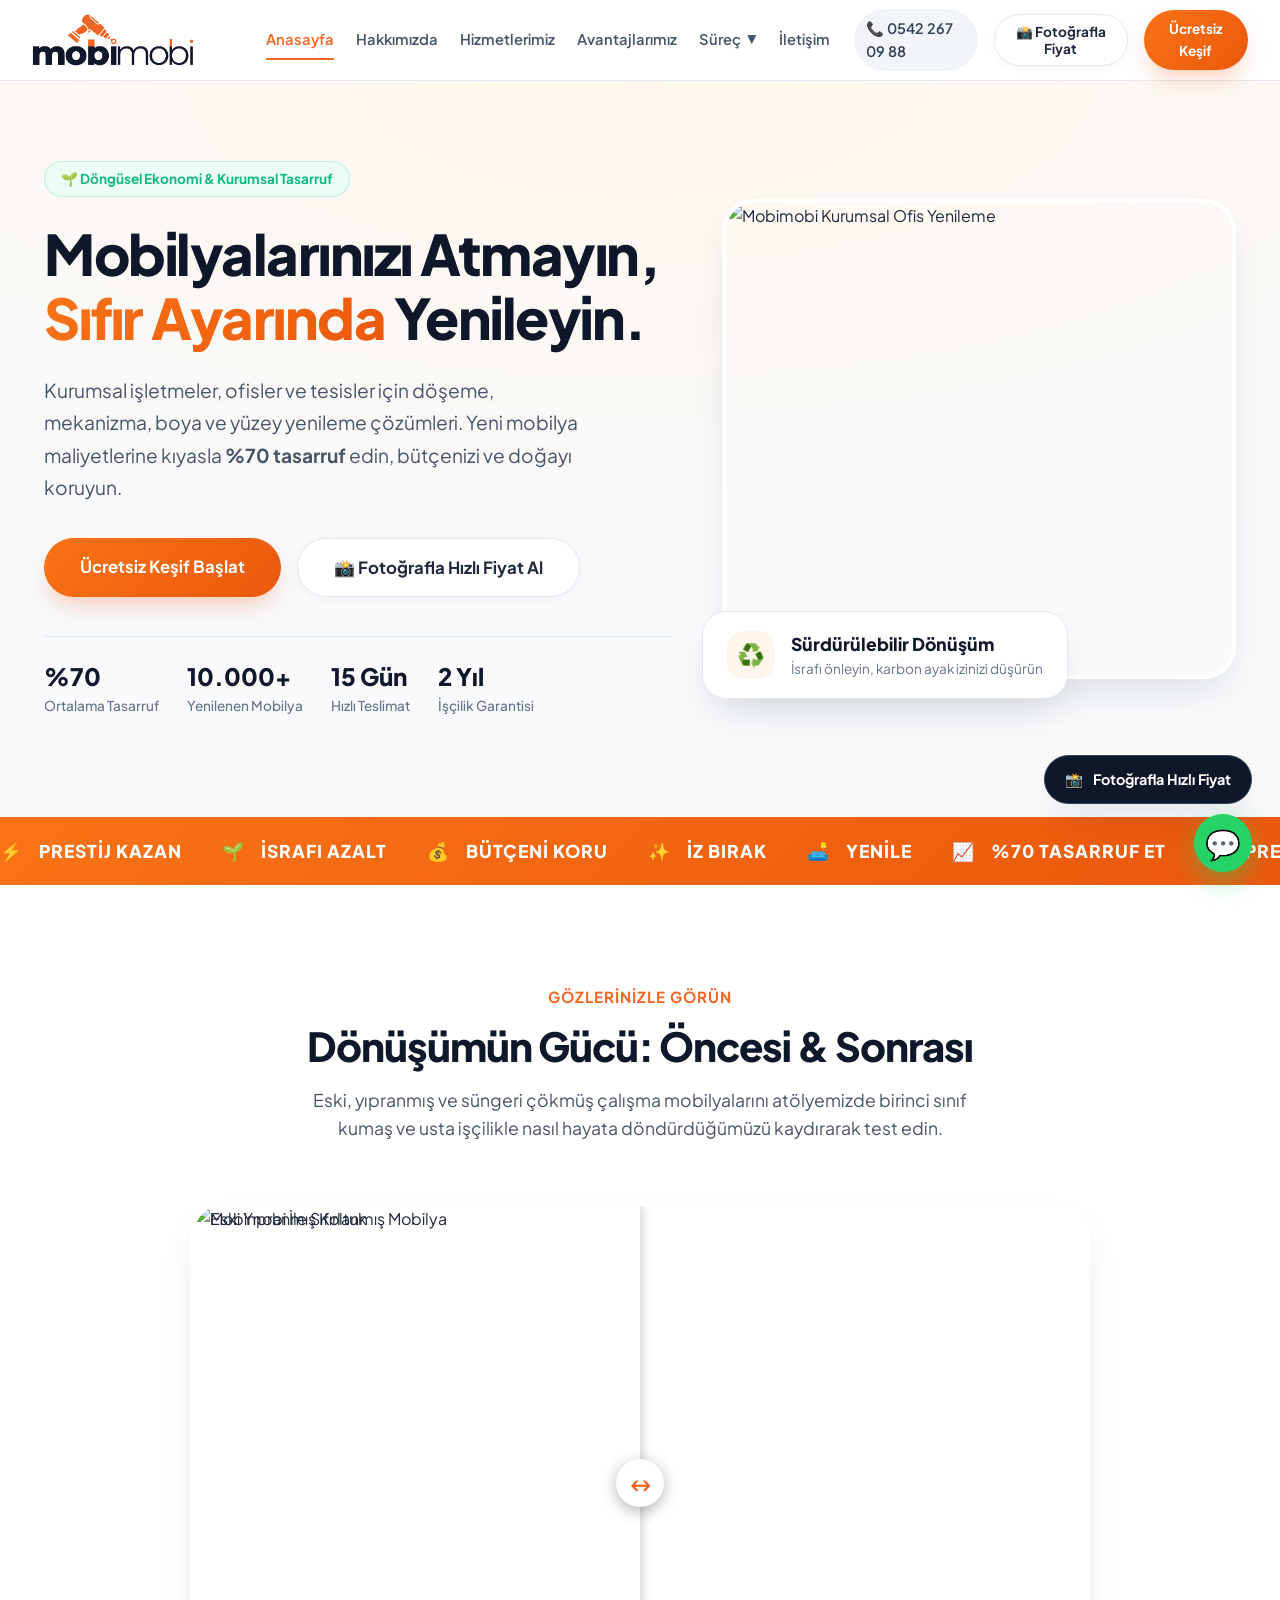
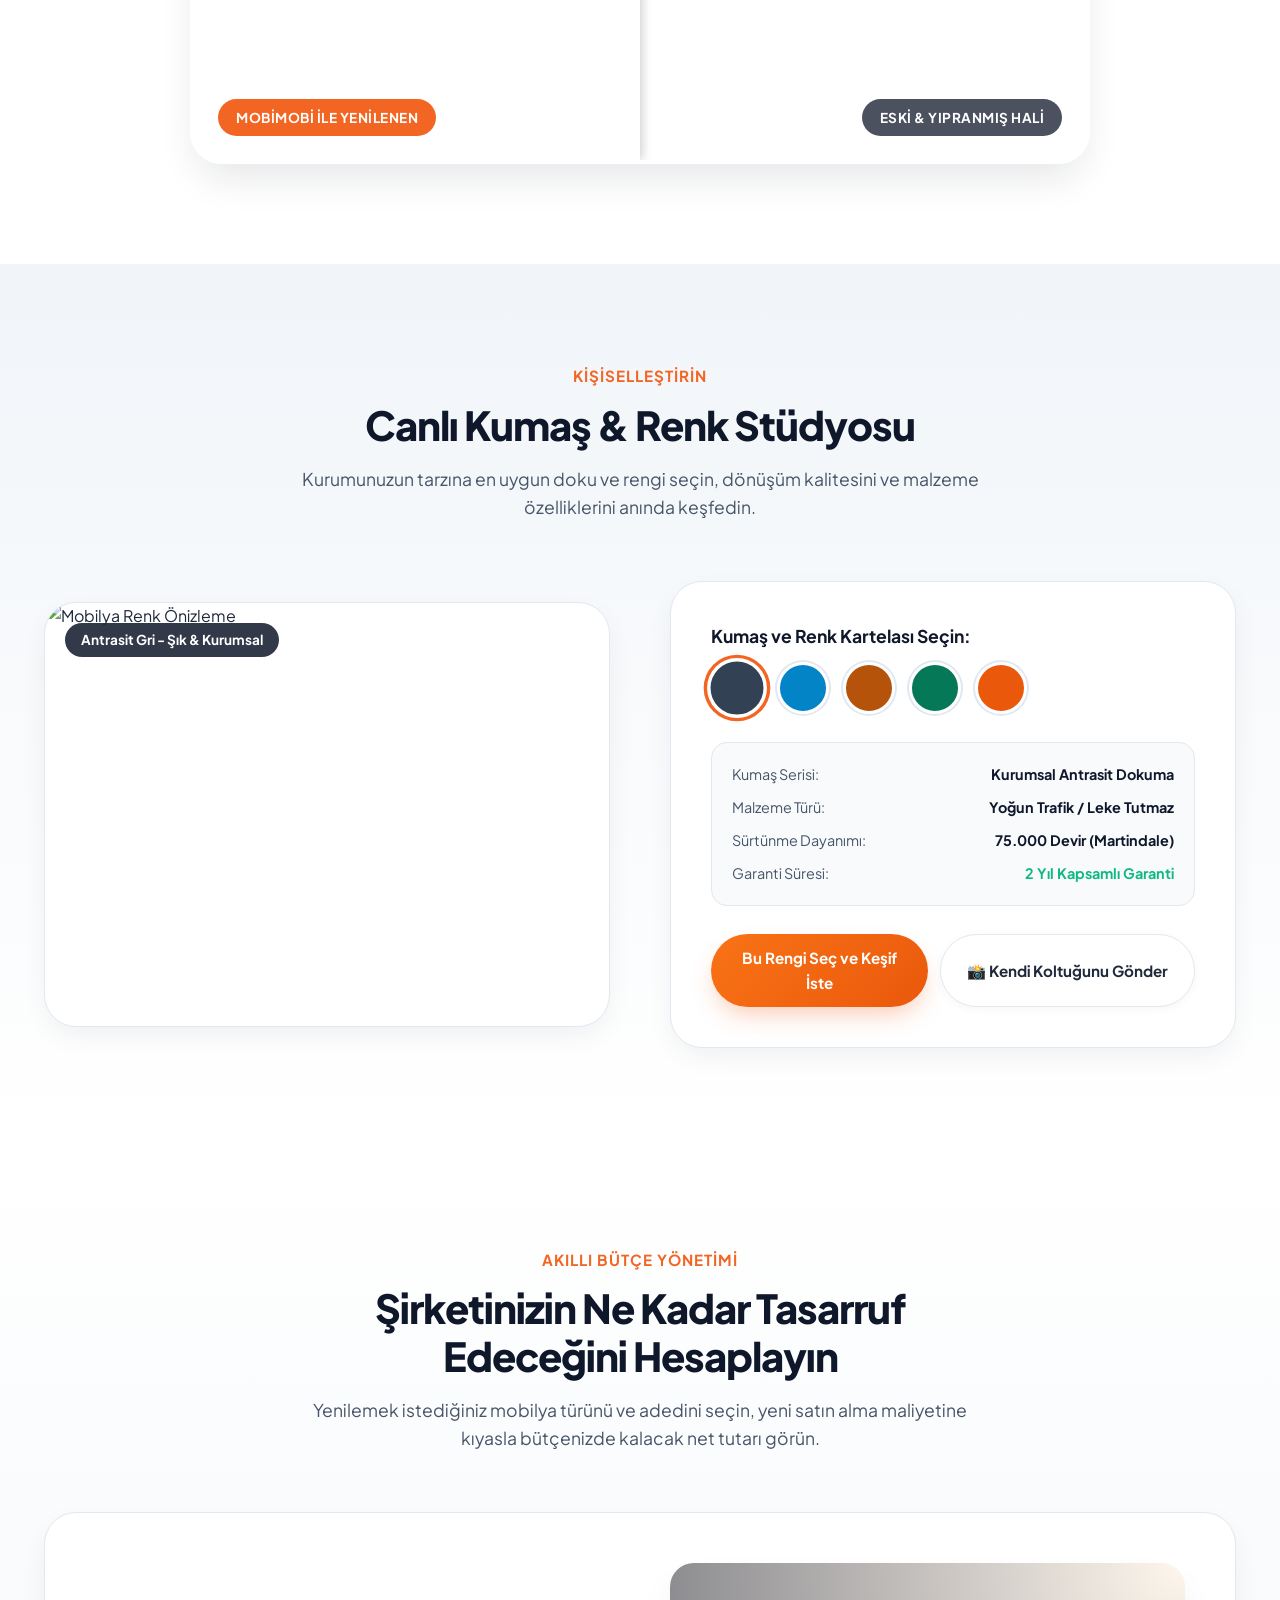
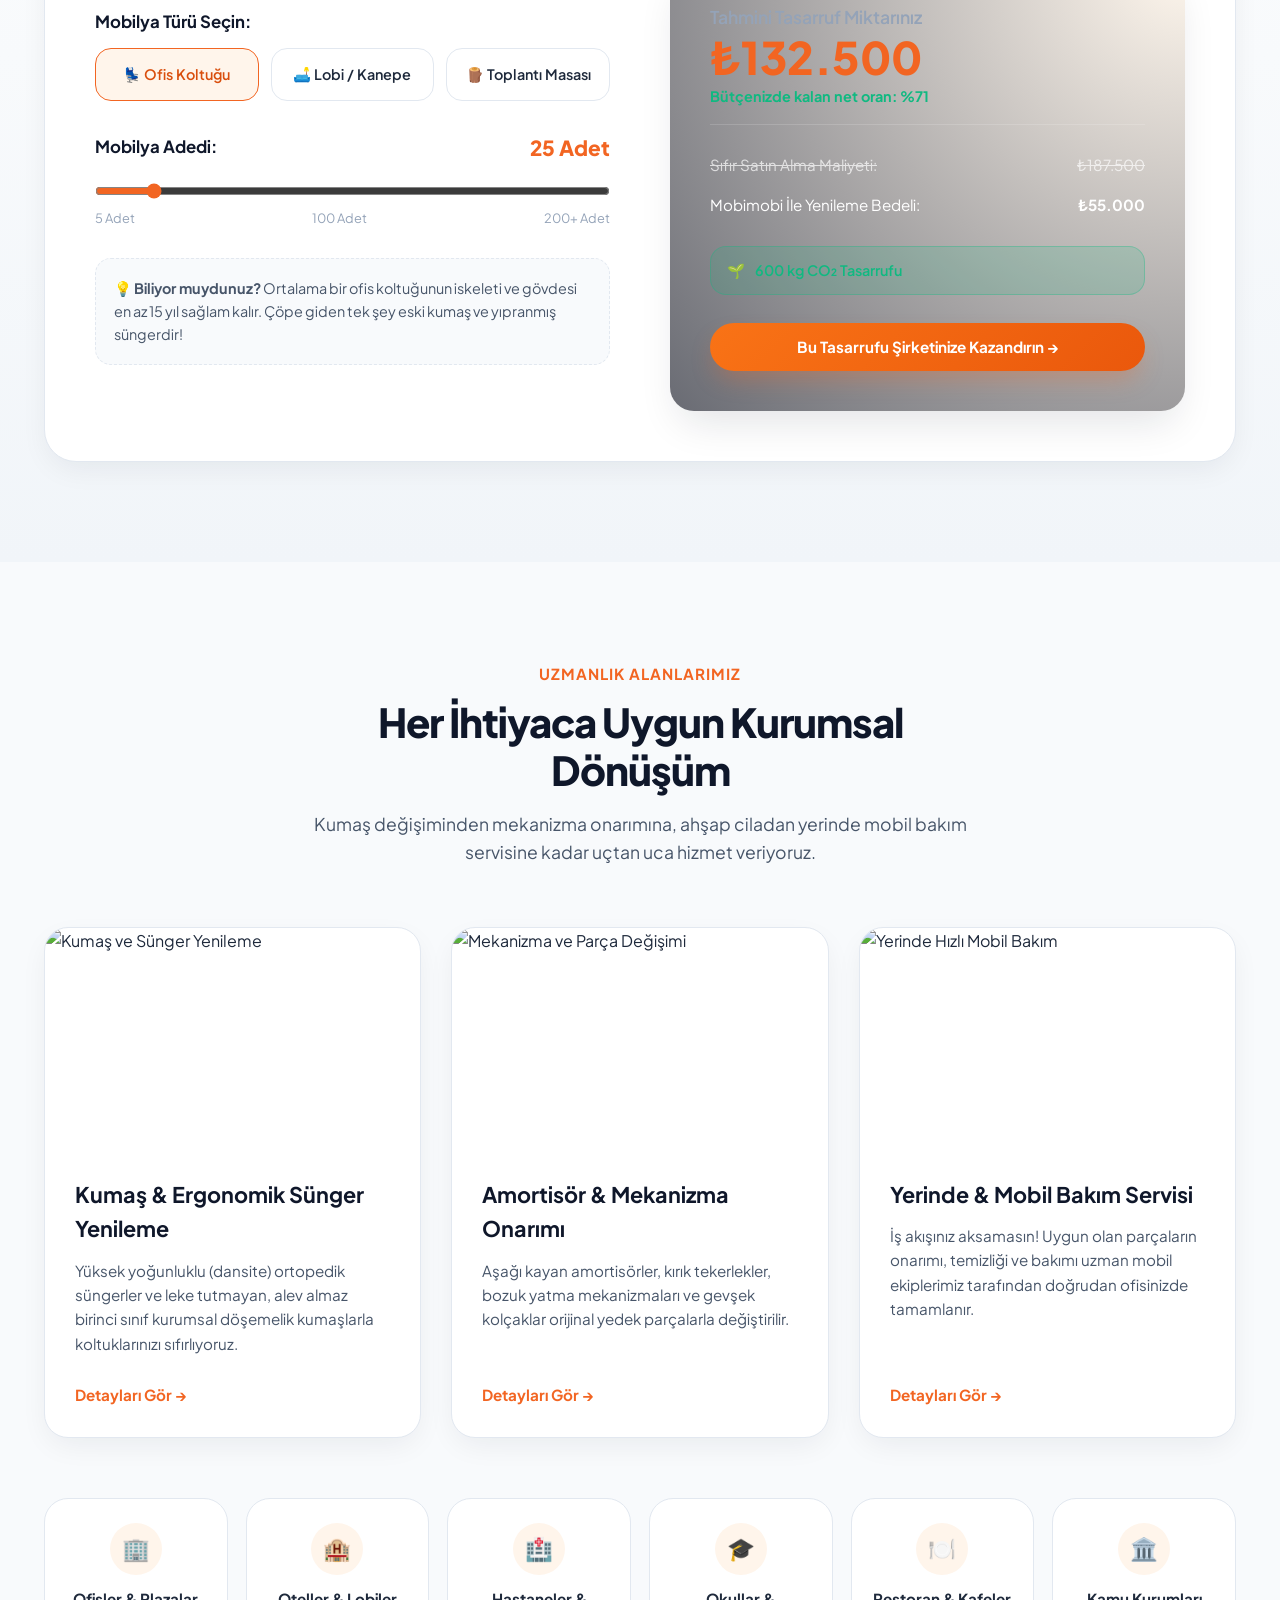
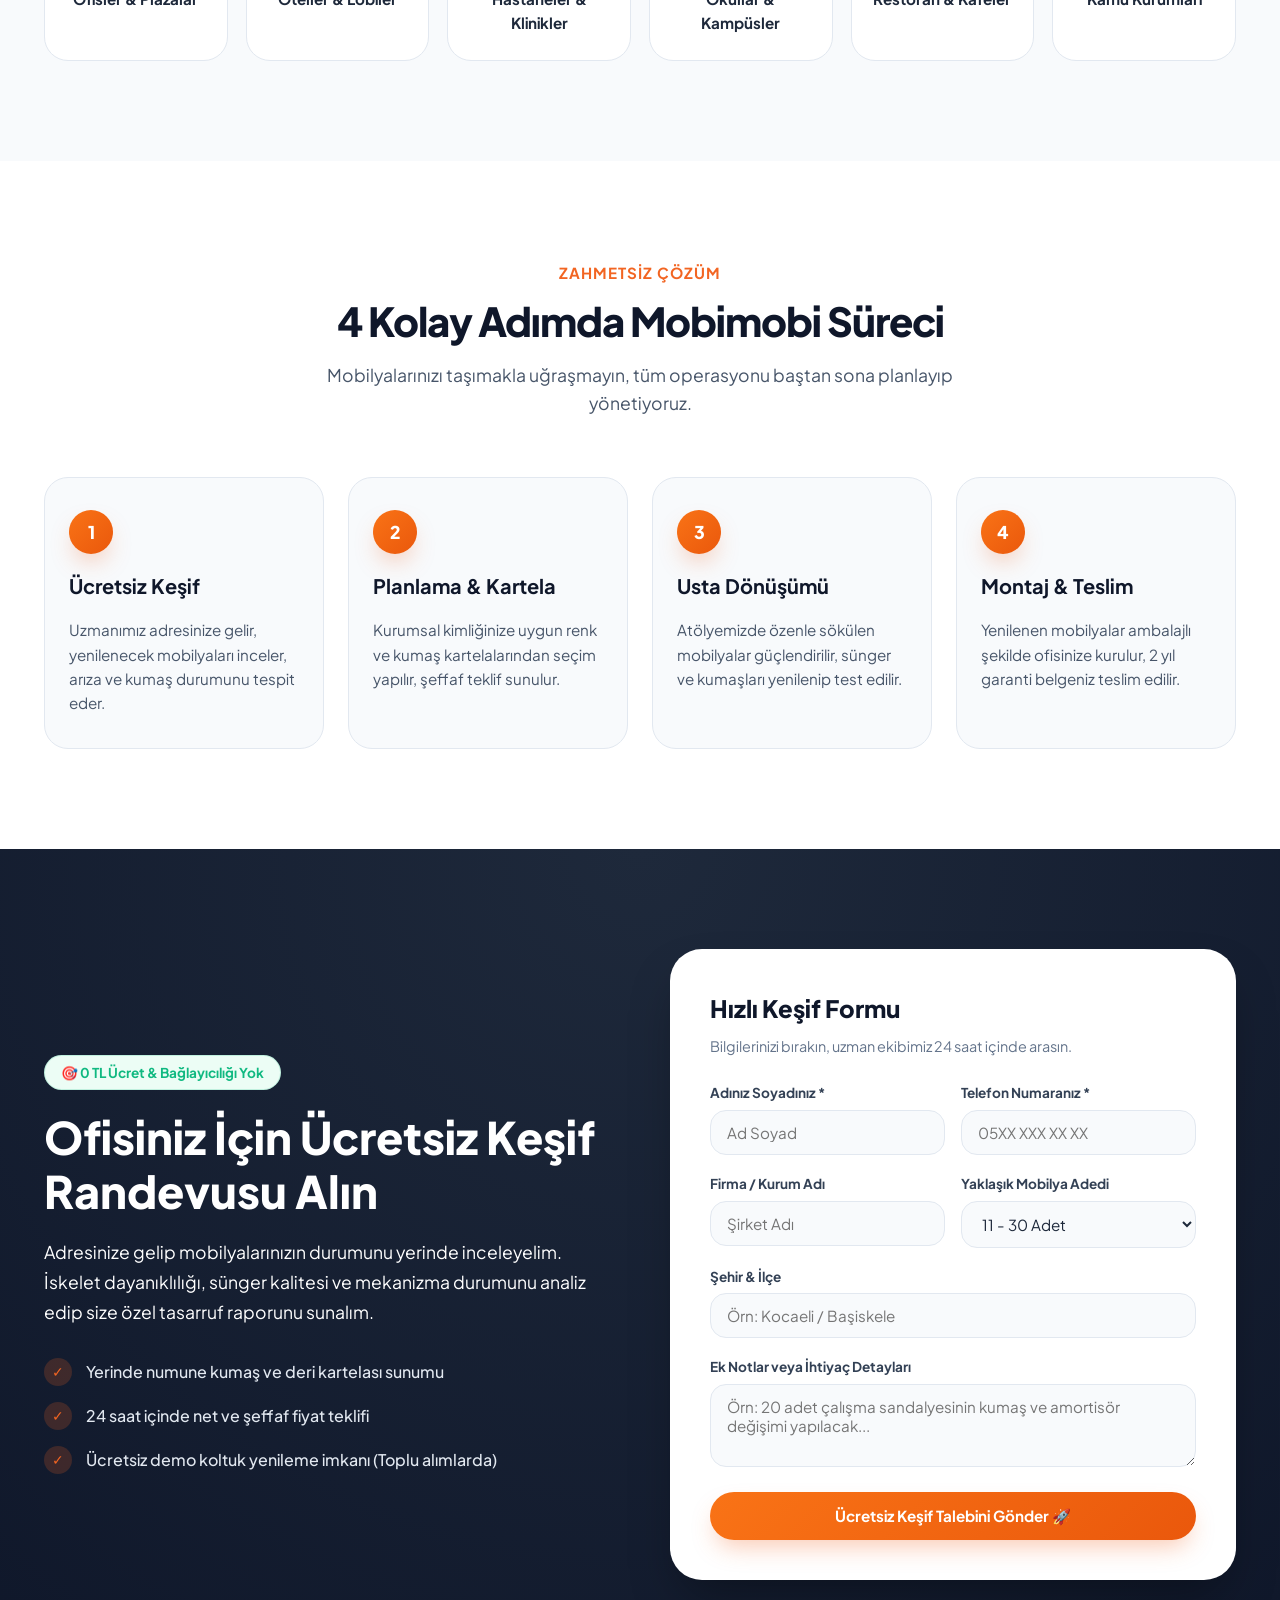
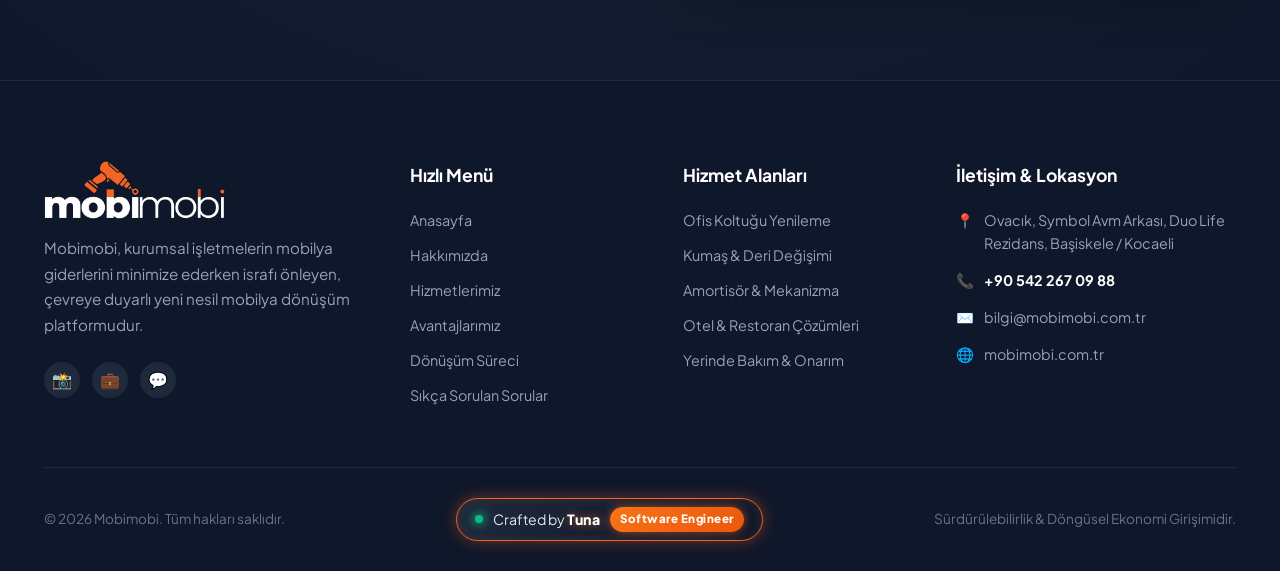
==== index.html @ 9a530712 "mobimobi şirketinin sitesi tamamlandı" ====
<!DOCTYPE html>
<html lang="tr">
<head>
    <meta charset="UTF-8">
    <meta name="viewport" content="width=device-width, initial-scale=1.0">
    <title>Mobimobi | Yeni Nesil Kurumsal Mobilya Dönüşüm & Yenileme</title>
    <meta name="description" content="Eski mobilyalarınızı çöpe atmayın! Mobimobi ile ofis, okul, otel ve hastane mobilyalarınızı %70'e varan tasarrufla sıfırlayın. Sürdürülebilir, garantili ve profesyonel dönüşüm.">

    <!-- OpenGraph & Social Media Sharing (WhatsApp, LinkedIn, Twitter) -->
    <meta property="og:type" content="website">
    <meta property="og:title" content="Mobimobi | Yeni Nesil Kurumsal Mobilya Dönüşüm & Yenileme">
    <meta property="og:description" content="Eski mobilyalarınızı çöpe atmayın! %70 bütçe tasarrufuyla sıfır ayarında yenileyin. Kocaeli & Marmara kurumsal mobilya dönüşümü.">
    <meta property="og:image" content="https://images.unsplash.com/photo-1497366216548-37526070297c?auto=format&fit=crop&w=1200&q=80">
    <meta property="og:url" content="https://mobimobi.com.tr">
    <meta name="twitter:card" content="summary_large_image">
    <meta name="twitter:title" content="Mobimobi | Kurumsal Mobilya Yenileme">
    <meta name="twitter:description" content="%70 Tasarrufla Mobilyalarınızı Sıfırlayın. Sürdürülebilir & Garantili.">
    <meta name="twitter:image" content="https://images.unsplash.com/photo-1497366216548-37526070297c?auto=format&fit=crop&w=1200&q=80">

    <link rel="icon" type="image/png" href="images/favicon.png">
    <link rel="stylesheet" href="style.css?v=7">
</head>
<body>

    <!-- Sticky Header -->
    <header class="site-header">
        <div class="header-container">
            <a href="index.html" class="brand-logo">
                <img src="images/logo-header.png?v=2" alt="Mobimobi" class="site-logo-img">
            </a>

            <nav class="nav-menu">
                <ul class="nav-links">
                    <li class="nav-item"><a href="index.html" class="nav-link active">Anasayfa</a></li>
                    <li class="nav-item"><a href="bizim-hikayemiz.html" class="nav-link">Hakkımızda</a></li>
                    <li class="nav-item"><a href="ne-yapiyoruz.html" class="nav-link">Hizmetlerimiz</a></li>
                    <li class="nav-item"><a href="avantajlarimiz.html" class="nav-link">Avantajlarımız</a></li>
                    <li class="nav-item has-dropdown">
                        <a href="surec.html" class="nav-link">Süreç <span class="dropdown-arrow">▼</span></a>
                        <div class="dropdown-menu">
                            <a href="surec.html#kesif">🔍 1. Ücretsiz Keşif</a>
                            <a href="surec.html#planlama">📐 2. Planlama & Malzeme</a>
                            <a href="surec.html#uygulama">🛠️ 3. Profesyonel Uygulama</a>
                            <a href="surec.html#teslim">✨ 4. Teslim & Garanti</a>
                            <a href="sss.html">❓ Sıkça Sorulan Sorular</a>
                        </div>
                    </li>
                    <li class="nav-item"><a href="iletisim.html" class="nav-link">İletişim</a></li>
                </ul>

                <div class="header-actions">
                    <a href="tel:+905422670988" class="phone-quicklink">
                        📞 0542 267 09 88
                    </a>
                    <button class="btn btn-secondary btn-sm open-photo-modal">📸 Fotoğrafla Fiyat</button>
                    <a href="#kesif-formu" class="btn btn-primary btn-sm">Ücretsiz Keşif</a>
                </div>
            </nav>

            <button class="mobile-toggle" aria-label="Menüyü Aç">
                <span></span>
                <span></span>
                <span></span>
            </button>
        </div>
    </header>

    <main>
        <!-- Hero Section -->
        <section class="hero-section">
            <div class="container hero-grid">
                <div class="hero-content">
                    <div class="badge-pill green">
                        🌱 Döngüsel Ekonomi & Kurumsal Tasarruf
                    </div>
                    <h1 class="hero-title">
                        Mobilyalarınızı Atmayın, <br>
                        <span class="highlight">Sıfır Ayarında</span> Yenileyin.
                    </h1>
                    <p class="hero-description">
                        Kurumsal işletmeler, ofisler ve tesisler için döşeme, mekanizma, boya ve yüzey yenileme çözümleri. Yeni mobilya maliyetlerine kıyasla <strong>%70 tasarruf</strong> edin, bütçenizi ve doğayı koruyun.
                    </p>
                    <div class="hero-cta-group">
                        <a href="#kesif-formu" class="btn btn-primary btn-lg">Ücretsiz Keşif Başlat</a>
                        <button class="btn btn-secondary btn-lg open-photo-modal">📸 Fotoğrafla Hızlı Fiyat Al</button>
                    </div>

                    <div class="hero-trust">
                        <div class="trust-item">
                            <span class="trust-number">%70</span>
                            <span class="trust-label">Ortalama Tasarruf</span>
                        </div>
                        <div class="trust-item">
                            <span class="trust-number">10.000+</span>
                            <span class="trust-label">Yenilenen Mobilya</span>
                        </div>
                        <div class="trust-item">
                            <span class="trust-number">15 Gün</span>
                            <span class="trust-label">Hızlı Teslimat</span>
                        </div>
                        <div class="trust-item">
                            <span class="trust-number">2 Yıl</span>
                            <span class="trust-label">İşçilik Garantisi</span>
                        </div>
                    </div>
                </div>

                <div class="hero-visual">
                    <div class="hero-card-main">
                        <img src="https://images.unsplash.com/photo-1497366216548-37526070297c?auto=format&fit=crop&w=1200&q=80" alt="Mobimobi Kurumsal Ofis Yenileme">
                    </div>
                    <div class="hero-floating-badge">
                        <div class="icon-wrap">♻️</div>
                        <div>
                            <div style="font-weight: 800; font-size: 1.1rem; color: var(--slate-900);">Sürdürülebilir Dönüşüm</div>
                            <div style="font-size: 0.85rem; color: var(--slate-500);">İsrafı önleyin, karbon ayak izinizi düşürün</div>
                        </div>
                    </div>
                </div>
            </div>
        </section>

        <!-- Dynamic Continuous Marquee -->
        <div class="marquee-bar">
            <div class="marquee-inner">
                <div class="marquee-item"><span>⚡</span> PRESTİJ KAZAN</div>
                <div class="marquee-item"><span>🌱</span> İSRAFI AZALT</div>
                <div class="marquee-item"><span>💰</span> BÜTÇENİ KORU</div>
                <div class="marquee-item"><span>✨</span> İZ BIRAK</div>
                <div class="marquee-item"><span>🛋️</span> YENİLE</div>
                <div class="marquee-item"><span>📈</span> %70 TASARRUF ET</div>
                <div class="marquee-item"><span>⚡</span> PRESTİJ KAZAN</div>
                <div class="marquee-item"><span>🌱</span> İSRAFI AZALT</div>
                <div class="marquee-item"><span>💰</span> BÜTÇENİ KORU</div>
                <div class="marquee-item"><span>✨</span> İZ BIRAK</div>
                <div class="marquee-item"><span>🛋️</span> YENİLE</div>
                <div class="marquee-item"><span>📈</span> %70 TASARRUF ET</div>
            </div>
        </div>

        <!-- Before / After Interactive Slider -->
        <section id="karsilastirma" class="before-after-section">
            <div class="container">
                <div class="section-header">
                    <span class="sub-title">Gözlerinizle Görün</span>
                    <h2>Dönüşümün Gücü: Öncesi & Sonrası</h2>
                    <p>Eski, yıpranmış ve süngeri çökmüş çalışma mobilyalarını atölyemizde birinci sınıf kumaş ve usta işçilikle nasıl hayata döndürdüğümüzü kaydırarak test edin.</p>
                </div>

                <div class="ba-slider-container">
                    <!-- Before Image (Underneath) -->
                    <div class="ba-image-wrapper">
                        <img src="https://images.unsplash.com/photo-1580481077195-c3ef6731996d?auto=format&fit=crop&w=1200&q=80" alt="Eski Yıpranmış Koltuk" class="ba-before-img">
                        <span class="ba-label label-before">Eski & Yıpranmış Hali</span>
                    </div>

                    <!-- After Image (Clipped on top) -->
                    <div class="ba-after-container">
                        <img src="https://images.unsplash.com/photo-1586023492125-27b2c045efd7?auto=format&fit=crop&w=1200&q=80" alt="Mobimobi İle Sıfırlanmış Mobilya" class="ba-after-img">
                        <span class="ba-label label-after">Mobimobi İle Yenilenen</span>
                    </div>

                    <!-- Handle Indicator -->
                    <div class="ba-handle">↔</div>
                    <input type="range" id="baRange" min="0" max="100" value="50" aria-label="Öncesi ve sonrası kaydırıcı">
                </div>
            </div>
        </section>

        <!-- Interactive Fabric & Color Studio (Mini Configurator) -->
        <section class="studio-section">
            <div class="container">
                <div class="section-header">
                    <span class="sub-title">Kişiselleştirin</span>
                    <h2>Canlı Kumaş & Renk Stüdyosu</h2>
                    <p>Kurumunuzun tarzına en uygun doku ve rengi seçin, dönüşüm kalitesini ve malzeme özelliklerini anında keşfedin.</p>
                </div>

                <div class="studio-grid">
                    <div class="studio-preview-box">
                        <span class="studio-badge" id="studioColorBadge">Antrasit Gri - Şık & Kurumsal</span>
                        <img id="studioPreviewImg" class="studio-preview-img" src="https://images.unsplash.com/photo-1505693416388-ac5ce068fe85?auto=format&fit=crop&w=1000&q=80" alt="Mobilya Renk Önizleme">
                    </div>

                    <div class="studio-swatches-card">
                        <div>
                            <div class="swatch-group-title">Kumaş ve Renk Kartelası Seçin:</div>
                            <div class="swatches-row">
                                <button class="swatch-btn active" data-color="antrasit" data-tooltip="Antrasit Dokuma" style="background-color: #334155;"></button>
                                <button class="swatch-btn" data-color="mavi" data-tooltip="Okyanus Mavisi File" style="background-color: #0284c7;"></button>
                                <button class="swatch-btn" data-color="taba" data-tooltip="Taba Vegan Deri" style="background-color: #b45309;"></button>
                                <button class="swatch-btn" data-color="yesil" data-tooltip="Zümrüt Yeşili Eko" style="background-color: #047857;"></button>
                                <button class="swatch-btn" data-color="turuncu" data-tooltip="Mobimobi Turuncusu" style="background-color: #ea580c;"></button>
                            </div>
                        </div>

                        <div class="spec-details-box">
                            <div class="spec-item">
                                <span>Kumaş Serisi:</span>
                                <strong id="specFabricName">Kurumsal Antrasit Dokuma</strong>
                            </div>
                            <div class="spec-item">
                                <span>Malzeme Türü:</span>
                                <strong id="specFabricType">Yoğun Trafik / Leke Tutmaz</strong>
                            </div>
                            <div class="spec-item">
                                <span>Sürtünme Dayanımı:</span>
                                <strong id="specMartindale">75.000 Devir (Martindale)</strong>
                            </div>
                            <div class="spec-item">
                                <span>Garanti Süresi:</span>
                                <strong id="specWarranty" style="color: var(--emerald-500);">2 Yıl Kapsamlı Garanti</strong>
                            </div>
                        </div>

                        <div style="display: flex; gap: 12px; flex-wrap: wrap;">
                            <a href="#kesif-formu" class="btn btn-primary" style="flex: 1;">Bu Rengi Seç ve Keşif İste</a>
                            <button class="btn btn-secondary open-photo-modal">📸 Kendi Koltuğunu Gönder</button>
                        </div>
                    </div>
                </div>
            </div>
        </section>

        <!-- ROI / Interactive Savings Calculator -->
        <section class="calculator-section">
            <div class="container">
                <div class="section-header">
                    <span class="sub-title">Akıllı Bütçe Yönetimi</span>
                    <h2>Şirketinizin Ne Kadar Tasarruf Edeceğini Hesaplayın</h2>
                    <p>Yenilemek istediğiniz mobilya türünü ve adedini seçin, yeni satın alma maliyetine kıyasla bütçenizde kalacak net tutarı görün.</p>
                </div>

                <div class="calculator-card">
                    <div class="calc-inputs">
                        <div class="calc-group">
                            <label>Mobilya Türü Seçin:</label>
                            <div class="calc-furniture-types">
                                <div class="type-pill active" data-type="koltuk">
                                    💺 Ofis Koltuğu
                                </div>
                                <div class="type-pill" data-type="kanepe">
                                    🛋️ Lobi / Kanepe
                                </div>
                                <div class="type-pill" data-type="masa">
                                    🪵 Toplantı Masası
                                </div>
                            </div>
                        </div>

                        <div class="calc-group">
                            <label>
                                <span>Mobilya Adedi:</span>
                                <span class="slider-val" id="qtyDisplay">25 Adet</span>
                            </label>
                            <input type="range" id="calcQty" class="range-slider" min="5" max="200" step="5" value="25">
                            <div style="display: flex; justify-content: space-between; font-size: 0.8rem; color: var(--slate-400); margin-top: 6px;">
                                <span>5 Adet</span>
                                <span>100 Adet</span>
                                <span>200+ Adet</span>
                            </div>
                        </div>

                        <div style="background: var(--slate-50); padding: 18px; border-radius: var(--radius-md); border: 1px dashed var(--slate-200); font-size: 0.9rem; color: var(--slate-600);">
                            💡 <strong>Biliyor muydunuz?</strong> Ortalama bir ofis koltuğunun iskeleti ve gövdesi en az 15 yıl sağlam kalır. Çöpe giden tek şey eski kumaş ve yıpranmış süngerdir!
                        </div>
                    </div>

                    <div class="calc-results">
                        <div class="calc-result-header">
                            <h3>Tahmini Tasarruf Miktarınız</h3>
                            <div class="calc-savings-highlight" id="totalSavingsVal">₺132.500</div>
                            <div style="font-size: 0.9rem; color: var(--emerald-500); font-weight: 700; margin-top: 4px;">
                                Bütçenizde kalan net oran: <span id="savingsPercentVal">%71</span>
                            </div>
                        </div>

                        <div class="calc-breakdown">
                            <div class="breakdown-row strike">
                                <span>Sıfır Satın Alma Maliyeti:</span>
                                <span id="newCostVal">₺187.500</span>
                            </div>
                            <div class="breakdown-row">
                                <span>Mobimobi İle Yenileme Bedeli:</span>
                                <strong id="renewCostVal">₺55.000</strong>
                            </div>
                        </div>

                        <div class="eco-benefit">
                            <span>🌱</span>
                            <span id="co2SavingsVal">600 kg CO₂ Tasarrufu</span>
                        </div>

                        <a href="#kesif-formu" class="btn btn-primary" style="width: 100%;">Bu Tasarrufu Şirketinize Kazandırın →</a>
                    </div>
                </div>
            </div>
        </section>

        <!-- Services Grid -->
        <section class="services-section">
            <div class="container">
                <div class="section-header">
                    <span class="sub-title">Uzmanlık Alanlarımız</span>
                    <h2>Her İhtiyaca Uygun Kurumsal Dönüşüm</h2>
                    <p>Kumaş değişiminden mekanizma onarımına, ahşap ciladan yerinde mobil bakım servisine kadar uçtan uca hizmet veriyoruz.</p>
                </div>

                <div class="cards-grid">
                    <div class="service-card">
                        <div class="service-card-img">
                            <img src="https://images.unsplash.com/photo-1581539250439-c96689b516dd?auto=format&fit=crop&w=800&q=80" alt="Kumaş ve Sünger Yenileme">
                        </div>
                        <div class="service-card-body">
                            <h3>Kumaş & Ergonomik Sünger Yenileme</h3>
                            <p>Yüksek yoğunluklu (dansite) ortopedik süngerler ve leke tutmayan, alev almaz birinci sınıf kurumsal döşemelik kumaşlarla koltuklarınızı sıfırlıyoruz.</p>
                            <a href="ne-yapiyoruz.html" class="service-card-footer">Detayları Gör →</a>
                        </div>
                    </div>

                    <div class="service-card">
                        <div class="service-card-img">
                            <img src="https://images.unsplash.com/photo-1524758631624-e2822e304c36?auto=format&fit=crop&w=800&q=80" alt="Mekanizma ve Parça Değişimi">
                        </div>
                        <div class="service-card-body">
                            <h3>Amortisör & Mekanizma Onarımı</h3>
                            <p>Aşağı kayan amortisörler, kırık tekerlekler, bozuk yatma mekanizmaları ve gevşek kolçaklar orijinal yedek parçalarla değiştirilir.</p>
                            <a href="ne-yapiyoruz.html" class="service-card-footer">Detayları Gör →</a>
                        </div>
                    </div>

                    <div class="service-card">
                        <div class="service-card-img">
                            <img src="https://images.unsplash.com/photo-1616486338812-3dadae4b4ace?auto=format&fit=crop&w=800&q=80" alt="Yerinde Hızlı Mobil Bakım">
                        </div>
                        <div class="service-card-body">
                            <h3>Yerinde & Mobil Bakım Servisi</h3>
                            <p>İş akışınız aksamasın! Uygun olan parçaların onarımı, temizliği ve bakımı uzman mobil ekiplerimiz tarafından doğrudan ofisinizde tamamlanır.</p>
                            <a href="ne-yapiyoruz.html" class="service-card-footer">Detayları Gör →</a>
                        </div>
                    </div>
                </div>

                <!-- Sectors Bar -->
                <div class="sectors-row">
                    <div class="sector-item">
                        <div class="sector-icon">🏢</div>
                        <span>Ofisler & Plazalar</span>
                    </div>
                    <div class="sector-item">
                        <div class="sector-icon">🏨</div>
                        <span>Oteller & Lobiler</span>
                    </div>
                    <div class="sector-item">
                        <div class="sector-icon">🏥</div>
                        <span>Hastaneler & Klinikler</span>
                    </div>
                    <div class="sector-item">
                        <div class="sector-icon">🎓</div>
                        <span>Okullar & Kampüsler</span>
                    </div>
                    <div class="sector-item">
                        <div class="sector-icon">🍽️</div>
                        <span>Restoran & Kafeler</span>
                    </div>
                    <div class="sector-item">
                        <div class="sector-icon">🏛️</div>
                        <span>Kamu Kurumları</span>
                    </div>
                </div>
            </div>
        </section>

        <!-- Process Timeline Preview -->
        <section class="process-section">
            <div class="container">
                <div class="section-header">
                    <span class="sub-title">Zahmetsiz Çözüm</span>
                    <h2>4 Kolay Adımda Mobimobi Süreci</h2>
                    <p>Mobilyalarınızı taşımakla uğraşmayın, tüm operasyonu baştan sona planlayıp yönetiyoruz.</p>
                </div>

                <div class="process-timeline">
                    <div class="process-step">
                        <div class="step-num">1</div>
                        <h4>Ücretsiz Keşif</h4>
                        <p>Uzmanımız adresinize gelir, yenilenecek mobilyaları inceler, arıza ve kumaş durumunu tespit eder.</p>
                    </div>
                    <div class="process-step">
                        <div class="step-num">2</div>
                        <h4>Planlama & Kartela</h4>
                        <p>Kurumsal kimliğinize uygun renk ve kumaş kartelalarından seçim yapılır, şeffaf teklif sunulur.</p>
                    </div>
                    <div class="process-step">
                        <div class="step-num">3</div>
                        <h4>Usta Dönüşümü</h4>
                        <p>Atölyemizde özenle sökülen mobilyalar güçlendirilir, sünger ve kumaşları yenilenip test edilir.</p>
                    </div>
                    <div class="process-step">
                        <div class="step-num">4</div>
                        <h4>Montaj & Teslim</h4>
                        <p>Yenilenen mobilyalar ambalajlı şekilde ofisinize kurulur, 2 yıl garanti belgeniz teslim edilir.</p>
                    </div>
                </div>
            </div>
        </section>



        <!-- Discovery & Quote Form Section -->
        <section id="kesif-formu" class="discovery-section">
            <div class="container discovery-grid">
                <div class="discovery-content">
                    <div class="badge-pill green" style="margin-bottom: 20px;">
                        🎯 0 TL Ücret & Bağlayıcılığı Yok
                    </div>
                    <h2>Ofisiniz İçin Ücretsiz Keşif Randevusu Alın</h2>
                    <p>Adresinize gelip mobilyalarınızın durumunu yerinde inceleyelim. İskelet dayanıklılığı, sünger kalitesi ve mekanizma durumunu analiz edip size özel tasarruf raporunu sunalım.</p>
                    
                    <div class="perks-list">
                        <div class="perk-item">
                            <span class="perk-icon">✓</span>
                            <span>Yerinde numune kumaş ve deri kartelası sunumu</span>
                        </div>
                        <div class="perk-item">
                            <span class="perk-icon">✓</span>
                            <span>24 saat içinde net ve şeffaf fiyat teklifi</span>
                        </div>
                        <div class="perk-item">
                            <span class="perk-icon">✓</span>
                            <span>Ücretsiz demo koltuk yenileme imkanı (Toplu alımlarda)</span>
                        </div>
                    </div>
                </div>

                <div class="form-box">
                    <h3>Hızlı Keşif Formu</h3>
                    <p class="form-sub">Bilgilerinizi bırakın, uzman ekibimiz 24 saat içinde arasın.</p>
                    <form id="discoveryForm">
                        <div class="form-row">
                            <div class="form-group">
                                <label for="fullName">Adınız Soyadınız *</label>
                                <input type="text" id="fullName" class="form-control" placeholder="Ad Soyad" required>
                            </div>
                            <div class="form-group">
                                <label for="phone">Telefon Numaranız *</label>
                                <input type="tel" id="phone" class="form-control" placeholder="05XX XXX XX XX" required>
                            </div>
                        </div>

                        <div class="form-row">
                            <div class="form-group">
                                <label for="company">Firma / Kurum Adı</label>
                                <input type="text" id="company" class="form-control" placeholder="Şirket Adı">
                            </div>
                            <div class="form-group">
                                <label for="itemCount">Yaklaşık Mobilya Adedi</label>
                                <select id="itemCount" class="form-control">
                                    <option value="1-10">1 - 10 Adet</option>
                                    <option value="11-30" selected>11 - 30 Adet</option>
                                    <option value="31-70">31 - 70 Adet</option>
                                    <option value="70+">70+ Adet</option>
                                </select>
                            </div>
                        </div>

                        <div class="form-group">
                            <label for="address">Şehir & İlçe</label>
                            <input type="text" id="address" class="form-control" placeholder="Örn: Kocaeli / Başiskele">
                        </div>

                        <div class="form-group">
                            <label for="notes">Ek Notlar veya İhtiyaç Detayları</label>
                            <textarea id="notes" class="form-control" rows="3" placeholder="Örn: 20 adet çalışma sandalyesinin kumaş ve amortisör değişimi yapılacak..."></textarea>
                        </div>

                        <button type="submit" class="btn btn-primary" style="width: 100%; padding: 14px;">
                            Ücretsiz Keşif Talebini Gönder 🚀
                        </button>
                    </form>
                </div>
            </div>
        </section>
    </main>

    <!-- Site Footer -->
    <footer class="site-footer">
        <div class="container">
            <div class="footer-top">
                <div class="footer-col about">
                    <a href="index.html" class="brand-logo">
                        <img src="images/logo-white.png" alt="Mobimobi" class="footer-logo-img">
                    </a>
                    <p>Mobimobi, kurumsal işletmelerin mobilya giderlerini minimize ederken israfı önleyen, çevreye duyarlı yeni nesil mobilya dönüşüm platformudur.</p>
                    <div class="footer-socials">
                        <a href="https://instagram.com" target="_blank" class="social-btn" aria-label="Instagram">📸</a>
                        <a href="https://linkedin.com" target="_blank" class="social-btn" aria-label="LinkedIn">💼</a>
                        <a href="https://wa.me/905422670988" target="_blank" class="social-btn" aria-label="WhatsApp">💬</a>
                    </div>
                </div>

                <div class="footer-col">
                    <h4>Hızlı Menü</h4>
                    <div class="footer-links-list">
                        <a href="index.html">Anasayfa</a>
                        <a href="bizim-hikayemiz.html">Hakkımızda</a>
                        <a href="ne-yapiyoruz.html">Hizmetlerimiz</a>
                        <a href="avantajlarimiz.html">Avantajlarımız</a>
                        <a href="surec.html">Dönüşüm Süreci</a>
                        <a href="sss.html">Sıkça Sorulan Sorular</a>
                    </div>
                </div>

                <div class="footer-col">
                    <h4>Hizmet Alanları</h4>
                    <div class="footer-links-list">
                        <a href="ne-yapiyoruz.html">Ofis Koltuğu Yenileme</a>
                        <a href="ne-yapiyoruz.html">Kumaş & Deri Değişimi</a>
                        <a href="ne-yapiyoruz.html">Amortisör & Mekanizma</a>
                        <a href="ne-yapiyoruz.html">Otel & Restoran Çözümleri</a>
                        <a href="ne-yapiyoruz.html">Yerinde Bakım & Onarım</a>
                    </div>
                </div>

                <div class="footer-col">
                    <h4>İletişim & Lokasyon</h4>
                    <div class="footer-contact-info">
                        <div>
                            <span>📍</span>
                            <span>Ovacık, Symbol Avm Arkası, Duo Life Rezidans, Başiskele / Kocaeli</span>
                        </div>
                        <div>
                            <span>📞</span>
                            <a href="tel:+905422670988" style="color: var(--white); font-weight: 700;">+90 542 267 09 88</a>
                        </div>
                        <div>
                            <span>✉️</span>
                            <a href="mailto:bilgi@mobimobi.com.tr">bilgi@mobimobi.com.tr</a>
                        </div>
                        <div>
                            <span>🌐</span>
                            <a href="https://mobimobi.com.tr" target="_blank">mobimobi.com.tr</a>
                        </div>
                    </div>
                </div>
            </div>

            <div class="footer-bottom">
                <span>© 2026 Mobimobi. Tüm hakları saklıdır.</span>
                <a href="https://github.com" target="_blank" rel="noopener noreferrer" class="dev-signature" title="Designed & Developed by Tuna">
                    <span class="dev-dot"></span>
                    <span>Crafted by <strong>Tuna</strong></span>
                    <span class="dev-role">Software Engineer</span>
                </a>
                <span>Sürdürülebilirlik & Döngüsel Ekonomi Girişimidir.</span>
            </div>
        </div>
    </footer>

    <!-- Floating Trigger for Photo Quote Modal -->
    <div class="quick-quote-launcher open-photo-modal">
        <span>📸</span>
        <span>Fotoğrafla Hızlı Fiyat</span>
    </div>

    <!-- WhatsApp Floating Quick Button -->
    <a href="https://wa.me/905422670988?text=Merhaba,%20mobilya%20yenileme%20ve%20keşif%20hakkında%20bilgi%20almak%20istiyorum." target="_blank" class="whatsapp-floating" aria-label="WhatsApp İletişim">
        💬
    </a>

    <!-- Photo Upload Quote Modal (Drag & Drop + WhatsApp Flow) -->
    <div id="photoQuoteModal" class="modal-overlay">
        <div class="modal-card">
            <button id="closePhotoModal" class="modal-close" aria-label="Kapat">&times;</button>
            <h3 style="font-size: 1.4rem; font-weight: 800; color: var(--slate-900); margin-bottom: 6px;">📸 Fotoğrafla 15 Dk'da Fiyat Alın</h3>
            <p style="font-size: 0.9rem; color: var(--slate-500); margin-bottom: 20px;">Eski koltuğunuzun veya mobilyanızın fotoğrafını yükleyin, uzmanımız WhatsApp'tan anında dönüşüm teklifinizi iletsin.</p>

            <form id="photoQuoteForm">
                <div id="photoDropZone" class="drop-zone">
                    <div class="drop-zone-icon">📷</div>
                    <p><strong>Fotoğrafı buraya sürükleyip bırakın</strong></p>
                    <small>veya bilgisayarınızdan / galerinizden seçin</small>
                    <input type="file" id="photoFileInput" accept="image/*">
                </div>

                <div id="modalImagePreview" class="image-preview-container">
                    <img id="previewImgTag" src="" alt="Yüklenen Görsel">
                    <div id="removePhotoBtn" class="remove-img-btn">&times;</div>
                </div>

                <div class="form-row">
                    <div class="form-group">
                        <label for="modalPhone">Telefon Numaranız *</label>
                        <input type="tel" id="modalPhone" class="form-control" placeholder="05XX XXX XX XX" required>
                    </div>
                    <div class="form-group">
                        <label for="modalQty">Adet Sayısı</label>
                        <select id="modalQty" class="form-control">
                            <option value="1-5">1 - 5 Adet</option>
                            <option value="6-20" selected>6 - 20 Adet</option>
                            <option value="21-50">21 - 50 Adet</option>
                            <option value="50+">50+ Adet</option>
                        </select>
                    </div>
                </div>

                <div class="form-group">
                    <label for="modalNote">Kısa Not (Opsiyonel)</label>
                    <input type="text" id="modalNote" class="form-control" placeholder="Örn: 10 adet koltukta kumaş ve tekerlek değişecek">
                </div>

                <button type="submit" class="btn btn-primary" style="width: 100%; background: #25d366; box-shadow: none; padding: 14px;">
                    💬 WhatsApp ile Fiyat İste
                </button>
            </form>
        </div>
    </div>

    <!-- JavaScript Core & Advanced Interactions -->
    <script src="script.js"></script>
</body>
</html>
---- style.css ----
/* ==========================================================================
   MOBIMOBI - Modern Kurumsal Mobilya Dönüşüm & Yenileme Platformu
   Clean, Modern, Performance-Optimized CSS Architecture
   ========================================================================== */

@import url('https://fonts.googleapis.com/css2?family=Plus+Jakarta+Sans:wght@300;400;500;600;700;800&display=swap');

:root {
    /* Brand Colors */
    --primary: #f26522;
    --primary-dark: #d94e0d;
    --primary-light: #fff5eb;
    --primary-gradient: linear-gradient(135deg, #f97316 0%, #ea580c 100%);
    --primary-glow: rgba(242, 101, 34, 0.25);
    
    /* Neutrals & Dark Tones */
    --slate-900: #0f172a;
    --slate-800: #1e293b;
    --slate-700: #334155;
    --slate-600: #475569;
    --slate-500: #64748b;
    --slate-400: #94a3b8;
    --slate-200: #e2e8f0;
    --slate-100: #f1f5f9;
    --slate-50: #f8fafc;
    --white: #ffffff;
    
    /* Accents */
    --emerald-500: #10b981;
    --emerald-50: #ecfdf5;
    
    /* Typography */
    --font-main: 'Plus Jakarta Sans', -apple-system, BlinkMacSystemFont, "Segoe UI", Roboto, sans-serif;
    
    /* Spacing & Layout */
    --container-max: 1240px;
    --header-height: 80px;
    --radius-sm: 8px;
    --radius-md: 16px;
    --radius-lg: 24px;
    --radius-xl: 32px;
    --radius-full: 9999px;
    
    /* Shadows */
    --shadow-subtle: 0 2px 10px rgba(15, 23, 42, 0.04);
    --shadow-card: 0 10px 30px -5px rgba(15, 23, 42, 0.07);
    --shadow-hover: 0 20px 40px -10px rgba(15, 23, 42, 0.12);
    --shadow-primary: 0 12px 24px -6px rgba(242, 101, 34, 0.35);
    
    /* Transitions */
    --transition: all 0.3s cubic-bezier(0.16, 1, 0.3, 1);
    --transition-fast: all 0.15s ease-in-out;
}

/* Base Reset & Core Styles */
*, *::before, *::after {
    margin: 0;
    padding: 0;
    box-sizing: border-box;
}

html {
    scroll-behavior: smooth;
    font-size: 16px;
}

body {
    font-family: var(--font-main);
    background-color: var(--slate-50);
    color: var(--slate-800);
    line-height: 1.6;
    overflow-x: hidden;
    -webkit-font-smoothing: antialiased;
}

img {
    max-width: 100%;
    height: auto;
    display: block;
}

a {
    text-decoration: none;
    color: inherit;
    transition: var(--transition-fast);
}

ul {
    list-style: none;
}

button, input, select, textarea {
    font-family: inherit;
    border: none;
    outline: none;
}

.container {
    width: 100%;
    max-width: var(--container-max);
    margin: 0 auto;
    padding: 0 24px;
}

/* ==========================================================================
   Navigation Header (Modern Glassmorphism)
   ========================================================================== */
header.site-header {
    position: sticky;
    top: 0;
    z-index: 1000;
    background: rgba(255, 255, 255, 0.92);
    backdrop-filter: blur(16px);
    -webkit-backdrop-filter: blur(16px);
    border-bottom: 1px solid var(--slate-200);
    transition: var(--transition);
}

header.site-header.scrolled {
    background: rgba(255, 255, 255, 0.98);
    box-shadow: var(--shadow-subtle);
}

.header-container {
    max-width: 1380px;
    margin: 0 auto;
    padding: 0 32px;
    height: var(--header-height);
    display: flex;
    justify-content: space-between;
    align-items: center;
    gap: 36px;
}

.brand-logo {
    display: flex;
    align-items: center;
    text-decoration: none;
    flex-shrink: 0;
    margin-right: 36px;
}

.nav-menu {
    display: flex;
    align-items: center;
    gap: 24px;
    flex-grow: 1;
    justify-content: flex-end;
}

.nav-links {
    display: flex;
    gap: 22px;
    align-items: center;
}

.nav-item {
    position: relative;
}

.nav-link {
    font-size: 0.92rem;
    font-weight: 600;
    color: var(--slate-600);
    padding: 8px 0;
    display: inline-flex;
    align-items: center;
    gap: 6px;
    white-space: nowrap;
    transition: var(--transition-fast);
}

.nav-link:hover, .nav-link.active {
    color: var(--primary);
}

.nav-link.active::after {
    content: '';
    position: absolute;
    bottom: 0;
    left: 0;
    width: 100%;
    height: 2px;
    background: var(--primary);
    border-radius: var(--radius-full);
}

/* Dropdown Menu */
.nav-item.has-dropdown {
    position: relative;
}

.dropdown-arrow {
    font-size: 0.75rem;
    transition: transform 0.2s ease;
}

.nav-item.has-dropdown:hover .dropdown-arrow {
    transform: rotate(180deg);
}

.dropdown-menu {
    position: absolute;
    top: 100%;
    left: 0;
    background: var(--white);
    min-width: 230px;
    border-radius: var(--radius-md);
    padding: 10px;
    box-shadow: var(--shadow-hover);
    border: 1px solid var(--slate-200);
    opacity: 0;
    visibility: hidden;
    transform: translateY(12px);
    transition: var(--transition);
    display: flex;
    flex-direction: column;
    gap: 4px;
}

.nav-item.has-dropdown:hover .dropdown-menu {
    opacity: 1;
    visibility: visible;
    transform: translateY(0);
}

.dropdown-menu a {
    padding: 10px 14px;
    border-radius: var(--radius-sm);
    font-size: 0.9rem;
    font-weight: 500;
    color: var(--slate-700);
    display: flex;
    align-items: center;
    gap: 8px;
}

.dropdown-menu a:hover {
    background-color: var(--primary-light);
    color: var(--primary);
}

/* Header CTAs */
.header-actions {
    display: flex;
    align-items: center;
    gap: 16px;
}

.phone-quicklink {
    display: flex;
    align-items: center;
    gap: 8px;
    font-size: 0.9rem;
    font-weight: 600;
    color: var(--slate-700);
    padding: 8px 12px;
    border-radius: var(--radius-full);
    background-color: var(--slate-100);
    transition: var(--transition-fast);
}

.phone-quicklink:hover {
    color: var(--primary);
    background-color: var(--primary-light);
}

/* Mobile Hamburger */
.mobile-toggle {
    display: none;
    background: transparent;
    cursor: pointer;
    width: 32px;
    height: 24px;
    position: relative;
    z-index: 1001;
    flex-direction: column;
    justify-content: space-between;
}

.mobile-toggle span {
    display: block;
    height: 3px;
    width: 100%;
    background: var(--slate-800);
    border-radius: 3px;
    transition: var(--transition);
}

.mobile-toggle.active span:nth-child(1) {
    transform: translateY(10px) rotate(45deg);
}
.mobile-toggle.active span:nth-child(2) {
    opacity: 0;
}
.mobile-toggle.active span:nth-child(3) {
    transform: translateY(-11px) rotate(-45deg);
}

/* ==========================================================================
   Button System
   ========================================================================== */
.btn {
    display: inline-flex;
    align-items: center;
    justify-content: center;
    gap: 10px;
    padding: 12px 26px;
    border-radius: var(--radius-full);
    font-size: 0.95rem;
    font-weight: 700;
    cursor: pointer;
    transition: var(--transition);
    text-align: center;
}

.btn-primary {
    background: var(--primary-gradient);
    color: var(--white);
    box-shadow: var(--shadow-primary);
}

.btn-primary:hover {
    transform: translateY(-2px);
    box-shadow: 0 16px 28px -4px rgba(242, 101, 34, 0.45);
}

.btn-secondary {
    background: var(--white);
    color: var(--slate-800);
    border: 1px solid var(--slate-200);
    box-shadow: var(--shadow-subtle);
}

.btn-secondary:hover {
    background: var(--slate-50);
    border-color: var(--slate-400);
    transform: translateY(-2px);
}

.btn-white {
    background: var(--white);
    color: var(--primary);
    font-weight: 700;
}

.btn-white:hover {
    background: var(--primary-light);
    color: var(--primary-dark);
}

.btn-outline {
    background: transparent;
    color: var(--primary);
    border: 2px solid var(--primary);
}

.btn-outline:hover {
    background: var(--primary);
    color: var(--white);
}

.btn-sm {
    padding: 8px 18px;
    font-size: 0.85rem;
}

.btn-lg {
    padding: 16px 36px;
    font-size: 1.05rem;
}

/* Badges */
.badge-pill {
    display: inline-flex;
    align-items: center;
    gap: 8px;
    padding: 6px 16px;
    background: var(--primary-light);
    color: var(--primary-dark);
    font-size: 0.85rem;
    font-weight: 700;
    border-radius: var(--radius-full);
    border: 1px solid rgba(242, 101, 34, 0.15);
}

.badge-pill.green {
    background: var(--emerald-50);
    color: var(--emerald-500);
    border-color: rgba(16, 185, 129, 0.2);
}

/* ==========================================================================
   Hero Section
   ========================================================================== */
.hero-section {
    position: relative;
    padding: 80px 0 100px;
    background: radial-gradient(100% 70% at 50% 0%, #fff7ed 0%, #f8fafc 100%);
    overflow: hidden;
}

.hero-grid {
    display: grid;
    grid-template-columns: 1.1fr 0.9fr;
    gap: 50px;
    align-items: center;
}

.hero-content {
    display: flex;
    flex-direction: column;
    align-items: flex-start;
    gap: 24px;
}

.hero-title {
    font-size: 3.5rem;
    font-weight: 800;
    line-height: 1.15;
    letter-spacing: -1.5px;
    color: var(--slate-900);
}

.hero-title span.highlight {
    background: var(--primary-gradient);
    -webkit-background-clip: text;
    -webkit-text-fill-color: transparent;
}

.hero-description {
    font-size: 1.2rem;
    color: var(--slate-600);
    line-height: 1.7;
    max-width: 540px;
}

.hero-cta-group {
    display: flex;
    gap: 16px;
    flex-wrap: wrap;
    margin-top: 10px;
}

.hero-trust {
    display: flex;
    align-items: center;
    gap: 28px;
    margin-top: 15px;
    padding-top: 20px;
    border-top: 1px solid var(--slate-200);
    width: 100%;
}

.trust-item {
    display: flex;
    flex-direction: column;
}

.trust-number {
    font-size: 1.5rem;
    font-weight: 800;
    color: var(--slate-900);
}

.trust-label {
    font-size: 0.85rem;
    color: var(--slate-500);
    font-weight: 500;
}

/* Hero Visual / Cards Stack */
.hero-visual {
    position: relative;
}

.hero-card-main {
    position: relative;
    border-radius: var(--radius-xl);
    overflow: hidden;
    box-shadow: var(--shadow-hover);
    border: 4px solid var(--white);
    height: 480px;
}

.hero-card-main img {
    width: 100%;
    height: 100%;
    object-fit: cover;
}

.hero-floating-badge {
    position: absolute;
    bottom: -20px;
    left: -20px;
    background: var(--white);
    padding: 18px 24px;
    border-radius: var(--radius-lg);
    box-shadow: var(--shadow-hover);
    display: flex;
    align-items: center;
    gap: 16px;
    border: 1px solid var(--slate-200);
    animation: float 4s ease-in-out infinite alternate;
}

.hero-floating-badge .icon-wrap {
    width: 48px;
    height: 48px;
    border-radius: var(--radius-md);
    background: var(--primary-light);
    color: var(--primary);
    display: flex;
    align-items: center;
    justify-content: center;
    font-size: 1.4rem;
}

@keyframes float {
    0% { transform: translateY(0); }
    100% { transform: translateY(-10px); }
}

/* ==========================================================================
   Before / After Interactive Comparison Slider
   ========================================================================== */
.before-after-section {
    padding: 100px 0;
    background-color: var(--white);
}

.section-header {
    text-align: center;
    max-width: 680px;
    margin: 0 auto 60px;
}

.section-header .sub-title {
    color: var(--primary);
    font-weight: 700;
    font-size: 0.95rem;
    text-transform: uppercase;
    letter-spacing: 1px;
    margin-bottom: 12px;
    display: block;
}

.section-header h2 {
    font-size: 2.5rem;
    font-weight: 800;
    color: var(--slate-900);
    line-height: 1.2;
    letter-spacing: -1px;
    margin-bottom: 16px;
}

.section-header p {
    font-size: 1.1rem;
    color: var(--slate-600);
}

.ba-slider-container {
    max-width: 900px;
    margin: 0 auto;
    position: relative;
    border-radius: var(--radius-xl);
    overflow: hidden;
    box-shadow: var(--shadow-hover);
    user-select: none;
    aspect-ratio: 16 / 10;
    border: 4px solid var(--white);
}

.ba-image-wrapper {
    position: absolute;
    top: 0;
    left: 0;
    width: 100%;
    height: 100%;
}

.ba-before-img, .ba-after-img {
    width: 100%;
    height: 100%;
    object-fit: cover;
    pointer-events: none;
}

.ba-after-container {
    position: absolute;
    top: 0;
    left: 0;
    width: 50%;
    height: 100%;
    overflow: hidden;
    border-right: 3px solid var(--white);
    box-shadow: 2px 0 10px rgba(0, 0, 0, 0.2);
}

.ba-label {
    position: absolute;
    bottom: 24px;
    padding: 8px 18px;
    border-radius: var(--radius-full);
    font-size: 0.85rem;
    font-weight: 700;
    letter-spacing: 0.5px;
    text-transform: uppercase;
    backdrop-filter: blur(8px);
    z-index: 5;
}

.label-before {
    right: 24px;
    background: rgba(15, 23, 42, 0.75);
    color: var(--white);
}

.label-after {
    left: 24px;
    background: var(--primary);
    color: var(--white);
}

.ba-handle {
    position: absolute;
    top: 50%;
    left: 50%;
    transform: translate(-50%, -50%);
    width: 48px;
    height: 48px;
    background: var(--white);
    border-radius: 50%;
    box-shadow: 0 4px 15px rgba(0,0,0,0.3);
    cursor: ew-resize;
    display: flex;
    align-items: center;
    justify-content: center;
    z-index: 10;
    color: var(--primary);
    font-weight: bold;
    font-size: 1.2rem;
    transition: transform 0.15s ease;
}

.ba-handle:hover {
    transform: translate(-50%, -50%) scale(1.1);
}

.ba-slider-container input[type="range"] {
    position: absolute;
    top: 0;
    left: 0;
    width: 100%;
    height: 100%;
    opacity: 0;
    cursor: ew-resize;
    z-index: 20;
}

/* ==========================================================================
   ROI / Interactive Savings Calculator
   ========================================================================== */
.calculator-section {
    padding: 100px 0;
    background: linear-gradient(180deg, var(--white) 0%, var(--slate-100) 100%);
}

.calculator-card {
    background: var(--white);
    border-radius: var(--radius-xl);
    padding: 50px;
    box-shadow: var(--shadow-card);
    border: 1px solid var(--slate-200);
    display: grid;
    grid-template-columns: 1fr 1fr;
    gap: 60px;
    align-items: center;
}

.calc-inputs {
    display: flex;
    flex-direction: column;
    gap: 30px;
}

.calc-group label {
    font-weight: 700;
    font-size: 1.05rem;
    color: var(--slate-900);
    display: flex;
    justify-content: space-between;
    align-items: center;
    margin-bottom: 12px;
}

.calc-group .slider-val {
    color: var(--primary);
    font-size: 1.3rem;
    font-weight: 800;
}

.range-slider {
    width: 100%;
    height: 8px;
    border-radius: var(--radius-full);
    background: var(--slate-200);
    outline: none;
    accent-color: var(--primary);
    cursor: pointer;
}

.calc-furniture-types {
    display: grid;
    grid-template-columns: repeat(3, 1fr);
    gap: 12px;
}

.type-pill {
    padding: 14px 10px;
    border: 1.5px solid var(--slate-200);
    border-radius: var(--radius-md);
    background: var(--white);
    font-size: 0.9rem;
    font-weight: 600;
    text-align: center;
    cursor: pointer;
    transition: var(--transition-fast);
}

.type-pill.active, .type-pill:hover {
    border-color: var(--primary);
    background: var(--primary-light);
    color: var(--primary-dark);
}

.calc-results {
    background: radial-gradient(circle at top right, #fff7ed 0%, var(--slate-900) 160%);
    background-color: var(--slate-900);
    color: var(--white);
    padding: 40px;
    border-radius: var(--radius-lg);
    box-shadow: var(--shadow-hover);
    display: flex;
    flex-direction: column;
    gap: 28px;
}

.calc-result-header {
    border-bottom: 1px solid rgba(255, 255, 255, 0.15);
    padding-bottom: 16px;
}

.calc-result-header h3 {
    font-size: 1.1rem;
    font-weight: 600;
    color: var(--slate-400);
}

.calc-savings-highlight {
    font-size: 2.8rem;
    font-weight: 800;
    color: var(--primary);
    line-height: 1.1;
}

.calc-breakdown {
    display: flex;
    flex-direction: column;
    gap: 16px;
}

.breakdown-row {
    display: flex;
    justify-content: space-between;
    font-size: 0.95rem;
    color: var(--slate-300);
}

.breakdown-row.strike {
    text-decoration: line-through;
    opacity: 0.7;
}

.breakdown-row strong {
    color: var(--white);
}

.eco-benefit {
    background: rgba(16, 185, 129, 0.15);
    border: 1px solid rgba(16, 185, 129, 0.3);
    padding: 12px 16px;
    border-radius: var(--radius-md);
    color: var(--emerald-500);
    font-size: 0.9rem;
    font-weight: 600;
    display: flex;
    align-items: center;
    gap: 10px;
}

/* ==========================================================================
   Services Grid / Sektörler
   ========================================================================== */
.services-section {
    padding: 100px 0;
    background-color: var(--slate-50);
}

.cards-grid {
    display: grid;
    grid-template-columns: repeat(3, 1fr);
    gap: 30px;
}

.service-card {
    background: var(--white);
    border-radius: var(--radius-lg);
    overflow: hidden;
    box-shadow: var(--shadow-card);
    border: 1px solid var(--slate-200);
    transition: var(--transition);
    display: flex;
    flex-direction: column;
}

.service-card:hover {
    transform: translateY(-8px);
    box-shadow: var(--shadow-hover);
    border-color: rgba(242, 101, 34, 0.3);
}

.service-card-img {
    height: 220px;
    overflow: hidden;
    position: relative;
}

.service-card-img img {
    width: 100%;
    height: 100%;
    object-fit: cover;
    transition: transform 0.5s ease;
}

.service-card:hover .service-card-img img {
    transform: scale(1.05);
}

.service-card-body {
    padding: 30px;
    display: flex;
    flex-direction: column;
    flex-grow: 1;
    gap: 12px;
}

.service-card-body h3 {
    font-size: 1.35rem;
    font-weight: 700;
    color: var(--slate-900);
}

.service-card-body p {
    color: var(--slate-600);
    font-size: 0.95rem;
    line-height: 1.6;
    flex-grow: 1;
}

.service-card-footer {
    margin-top: 15px;
    display: flex;
    align-items: center;
    color: var(--primary);
    font-weight: 700;
    font-size: 0.95rem;
    gap: 6px;
}

/* Sectors Pills / Icon Grid */
.sectors-row {
    display: grid;
    grid-template-columns: repeat(6, 1fr);
    gap: 18px;
    margin-top: 60px;
}

.sector-item {
    background: var(--white);
    border: 1px solid var(--slate-200);
    border-radius: var(--radius-lg);
    padding: 24px 16px;
    text-align: center;
    display: flex;
    flex-direction: column;
    align-items: center;
    gap: 12px;
    transition: var(--transition);
}

.sector-item:hover {
    border-color: var(--primary);
    transform: translateY(-4px);
    box-shadow: var(--shadow-card);
}

.sector-icon {
    width: 52px;
    height: 52px;
    border-radius: 50%;
    background: var(--primary-light);
    color: var(--primary);
    display: flex;
    align-items: center;
    justify-content: center;
    font-size: 1.4rem;
}

.sector-item span {
    font-weight: 700;
    font-size: 0.95rem;
    color: var(--slate-800);
}

/* ==========================================================================
   Continuous Marquee Section
   ========================================================================== */
.marquee-bar {
    background: var(--primary-gradient);
    color: var(--white);
    padding: 20px 0;
    overflow: hidden;
    white-space: nowrap;
    position: relative;
}

.marquee-inner {
    display: inline-flex;
    gap: 40px;
    animation: marquee 25s linear infinite;
}

.marquee-item {
    display: inline-flex;
    align-items: center;
    gap: 16px;
    font-size: 1.1rem;
    font-weight: 800;
    letter-spacing: 1px;
    text-transform: uppercase;
}

@keyframes marquee {
    0% { transform: translateX(0); }
    100% { transform: translateX(-50%); }
}

/* ==========================================================================
   Process (Süreç) Step-by-Step Timeline
   ========================================================================== */
.process-section {
    padding: 100px 0;
    background-color: var(--white);
}

.process-timeline {
    display: grid;
    grid-template-columns: repeat(4, 1fr);
    gap: 24px;
    position: relative;
    margin-top: 50px;
}

.process-step {
    background: var(--slate-50);
    border-radius: var(--radius-lg);
    padding: 32px 24px;
    border: 1px solid var(--slate-200);
    position: relative;
    display: flex;
    flex-direction: column;
    gap: 16px;
    transition: var(--transition);
}

.process-step:hover {
    background: var(--white);
    border-color: var(--primary);
    box-shadow: var(--shadow-hover);
    transform: translateY(-6px);
}

.step-num {
    width: 44px;
    height: 44px;
    border-radius: var(--radius-full);
    background: var(--primary-gradient);
    color: var(--white);
    display: flex;
    align-items: center;
    justify-content: center;
    font-weight: 800;
    font-size: 1.1rem;
    box-shadow: var(--shadow-primary);
}

.process-step h4 {
    font-size: 1.25rem;
    font-weight: 700;
    color: var(--slate-900);
}

.process-step p {
    font-size: 0.95rem;
    color: var(--slate-600);
    line-height: 1.6;
}

/* ==========================================================================
   Testimonials / Reviews
   ========================================================================== */
.testimonials-section {
    padding: 100px 0;
    background-color: var(--slate-50);
}

.testimonials-grid {
    display: grid;
    grid-template-columns: repeat(3, 1fr);
    gap: 30px;
}

.testimonial-card {
    background: var(--white);
    border-radius: var(--radius-lg);
    padding: 36px;
    box-shadow: var(--shadow-card);
    border: 1px solid var(--slate-200);
    display: flex;
    flex-direction: column;
    justify-content: space-between;
    gap: 20px;
}

.stars {
    color: #f59e0b;
    font-size: 1.1rem;
    display: flex;
    gap: 4px;
}

.testimonial-text {
    font-size: 1rem;
    color: var(--slate-700);
    font-style: italic;
    line-height: 1.7;
}

.client-info {
    display: flex;
    align-items: center;
    gap: 14px;
}

.client-avatar {
    width: 46px;
    height: 46px;
    border-radius: 50%;
    background: var(--primary-light);
    color: var(--primary);
    font-weight: 700;
    display: flex;
    align-items: center;
    justify-content: center;
}

.client-details h5 {
    font-size: 0.95rem;
    font-weight: 700;
    color: var(--slate-900);
}

.client-details span {
    font-size: 0.8rem;
    color: var(--slate-500);
}

/* ==========================================================================
   Discovery / Quote Form Section
   ========================================================================== */
.discovery-section {
    padding: 100px 0;
    background: radial-gradient(circle at top center, #1e293b 0%, #0f172a 100%);
    color: var(--white);
    position: relative;
}

.discovery-grid {
    display: grid;
    grid-template-columns: 1fr 1fr;
    gap: 60px;
    align-items: center;
}

.discovery-content h2 {
    font-size: 2.8rem;
    font-weight: 800;
    line-height: 1.2;
    margin-bottom: 20px;
}

.discovery-content p {
    font-size: 1.1rem;
    color: var(--slate-300);
    margin-bottom: 30px;
    line-height: 1.7;
}

.perks-list {
    display: flex;
    flex-direction: column;
    gap: 16px;
}

.perk-item {
    display: flex;
    align-items: center;
    gap: 14px;
    font-size: 1rem;
    color: var(--slate-200);
    font-weight: 500;
}

.perk-icon {
    width: 28px;
    height: 28px;
    border-radius: 50%;
    background: rgba(242, 101, 34, 0.2);
    color: var(--primary);
    display: flex;
    align-items: center;
    justify-content: center;
    font-size: 0.9rem;
    flex-shrink: 0;
}

/* Modern Form Box */
.form-box {
    background: var(--white);
    color: var(--slate-800);
    border-radius: var(--radius-xl);
    padding: 40px;
    box-shadow: 0 25px 50px -12px rgba(0, 0, 0, 0.35);
}

.form-box h3 {
    font-size: 1.5rem;
    font-weight: 800;
    color: var(--slate-900);
    margin-bottom: 8px;
}

.form-box p.form-sub {
    font-size: 0.9rem;
    color: var(--slate-500);
    margin-bottom: 24px;
}

.form-group {
    margin-bottom: 18px;
}

.form-group label {
    display: block;
    font-size: 0.85rem;
    font-weight: 700;
    color: var(--slate-700);
    margin-bottom: 6px;
}

.form-control {
    width: 100%;
    padding: 12px 16px;
    border: 1.5px solid var(--slate-200);
    border-radius: var(--radius-md);
    font-size: 0.95rem;
    color: var(--slate-800);
    transition: var(--transition-fast);
    background: var(--slate-50);
}

.form-control:focus {
    border-color: var(--primary);
    background: var(--white);
    box-shadow: 0 0 0 4px var(--primary-glow);
}

.form-row {
    display: grid;
    grid-template-columns: 1fr 1fr;
    gap: 16px;
}

/* ==========================================================================
   FAQ Section Accordion
   ========================================================================== */
.faq-section {
    padding: 100px 0;
    background-color: var(--white);
}

.faq-accordion {
    max-width: 800px;
    margin: 0 auto;
    display: flex;
    flex-direction: column;
    gap: 16px;
}

.faq-item {
    background: var(--slate-50);
    border: 1px solid var(--slate-200);
    border-radius: var(--radius-md);
    overflow: hidden;
    transition: var(--transition-fast);
}

.faq-item.active {
    border-color: var(--primary);
    background: var(--white);
    box-shadow: var(--shadow-card);
}

.faq-question {
    padding: 20px 24px;
    font-weight: 700;
    font-size: 1.05rem;
    color: var(--slate-900);
    display: flex;
    justify-content: space-between;
    align-items: center;
    cursor: pointer;
    user-select: none;
}

.faq-question .faq-toggle {
    font-size: 1.2rem;
    color: var(--primary);
    transition: transform 0.3s ease;
}

.faq-item.active .faq-toggle {
    transform: rotate(45deg);
}

.faq-answer {
    max-height: 0;
    overflow: hidden;
    transition: max-height 0.35s ease-out;
    padding: 0 24px;
    color: var(--slate-600);
    font-size: 0.95rem;
    line-height: 1.7;
}

.faq-item.active .faq-answer {
    max-height: 300px;
    padding-bottom: 20px;
}

/* ==========================================================================
   Footer
   ========================================================================== */
footer.site-footer {
    background-color: var(--slate-900);
    color: var(--slate-300);
    padding: 80px 0 30px;
    border-top: 1px solid var(--slate-800);
}

.footer-top {
    display: grid;
    grid-template-columns: 1.4fr 1fr 1fr 1.2fr;
    gap: 40px;
    margin-bottom: 60px;
}

.footer-col.about p {
    font-size: 0.95rem;
    line-height: 1.7;
    margin: 16px 0 24px;
    color: var(--slate-400);
}

.footer-col h4 {
    font-size: 1.1rem;
    font-weight: 700;
    color: var(--white);
    margin-bottom: 20px;
}

.footer-links-list {
    display: flex;
    flex-direction: column;
    gap: 12px;
}

.footer-links-list a {
    color: var(--slate-400);
    font-size: 0.9rem;
    display: inline-flex;
    align-items: center;
    gap: 8px;
    transition: var(--transition-fast);
}

.footer-links-list a:hover {
    color: var(--primary);
    transform: translateX(4px);
}

.footer-contact-info {
    display: flex;
    flex-direction: column;
    gap: 14px;
    font-size: 0.9rem;
    color: var(--slate-400);
}

.footer-contact-info div {
    display: flex;
    gap: 10px;
    align-items: flex-start;
}

.footer-bottom {
    padding-top: 30px;
    border-top: 1px solid var(--slate-800);
    display: flex;
    justify-content: space-between;
    align-items: center;
    font-size: 0.85rem;
    color: var(--slate-500);
}

.footer-socials {
    display: flex;
    gap: 12px;
}

.social-btn {
    width: 36px;
    height: 36px;
    border-radius: 50%;
    background: var(--slate-800);
    color: var(--white);
    display: flex;
    align-items: center;
    justify-content: center;
    transition: var(--transition-fast);
}

.social-btn:hover {
    background: var(--primary);
    transform: translateY(-2px);
}

/* ==========================================================================
   Floating Action Button (WhatsApp Quick Connect)
   ========================================================================== */
.whatsapp-floating {
    position: fixed;
    bottom: 28px;
    right: 28px;
    z-index: 999;
    background: #25d366;
    color: var(--white);
    width: 58px;
    height: 58px;
    border-radius: 50%;
    box-shadow: 0 10px 25px rgba(37, 211, 102, 0.4);
    display: flex;
    align-items: center;
    justify-content: center;
    font-size: 1.8rem;
    transition: var(--transition);
}

.whatsapp-floating:hover {
    transform: scale(1.1) translateY(-3px);
    box-shadow: 0 14px 30px rgba(37, 211, 102, 0.5);
}

/* ==========================================================================
   Page Specific Layouts (Hakkımızda, Süreç, İletişim, Avantajlarımız)
   ========================================================================== */
.page-hero {
    padding: 70px 0 50px;
    text-align: center;
    background: radial-gradient(100% 70% at 50% 0%, #fff7ed 0%, #f8fafc 100%);
}

.page-hero h1 {
    font-size: 3rem;
    font-weight: 800;
    color: var(--slate-900);
    letter-spacing: -1px;
    margin-bottom: 14px;
}

.page-hero p {
    font-size: 1.15rem;
    color: var(--slate-600);
    max-width: 650px;
    margin: 0 auto;
}

/* Zigzag Story Section */
.zigzag-block {
    display: grid;
    grid-template-columns: 1fr 1fr;
    gap: 60px;
    align-items: center;
    margin-bottom: 80px;
}

.zigzag-block.reverse {
    direction: rtl;
}

.zigzag-block.reverse .zigzag-text {
    direction: ltr;
}

.zigzag-img {
    border-radius: var(--radius-xl);
    overflow: hidden;
    box-shadow: var(--shadow-card);
    aspect-ratio: 4 / 3;
}

.zigzag-img img {
    width: 100%;
    height: 100%;
    object-fit: cover;
}

.zigzag-text h2 {
    font-size: 2.2rem;
    font-weight: 800;
    color: var(--slate-900);
    line-height: 1.25;
    margin-bottom: 18px;
}

.zigzag-text p {
    font-size: 1.05rem;
    color: var(--slate-600);
    line-height: 1.8;
}

/* Contact Page Enhancements */
.contact-grid {
    display: grid;
    grid-template-columns: 1fr 1.2fr;
    gap: 50px;
    margin: 50px 0 100px;
}

.contact-info-cards {
    display: flex;
    flex-direction: column;
    gap: 20px;
}

.contact-card-item {
    background: var(--white);
    padding: 28px;
    border-radius: var(--radius-lg);
    border: 1px solid var(--slate-200);
    box-shadow: var(--shadow-subtle);
    display: flex;
    align-items: flex-start;
    gap: 20px;
    transition: var(--transition-fast);
}

.contact-card-item:hover {
    border-color: var(--primary);
    transform: translateY(-3px);
    box-shadow: var(--shadow-card);
}

.contact-icon-box {
    width: 52px;
    height: 52px;
    border-radius: var(--radius-md);
    background: var(--primary-light);
    color: var(--primary);
    display: flex;
    align-items: center;
    justify-content: center;
    font-size: 1.3rem;
    flex-shrink: 0;
}

.map-embed-wrapper {
    border-radius: var(--radius-lg);
    overflow: hidden;
    border: 1px solid var(--slate-200);
    box-shadow: var(--shadow-card);
    height: 100%;
    min-height: 400px;
}

.map-embed-wrapper iframe {
    width: 100%;
    height: 100%;
    border: 0;
    display: block;
}

/* ==========================================================================
   Responsive Media Queries
   ========================================================================== */
@media (max-width: 1024px) {
    .hero-title {
        font-size: 2.8rem;
    }
    .cards-grid, .testimonials-grid {
        grid-template-columns: repeat(2, 1fr);
    }
    .sectors-row {
        grid-template-columns: repeat(3, 1fr);
    }
    .process-timeline {
        grid-template-columns: repeat(2, 1fr);
    }
    .footer-top {
        grid-template-columns: 1fr 1fr;
    }
}

@media (max-width: 768px) {
    :root {
        --header-height: 70px;
    }

    .mobile-toggle {
        display: flex;
    }

    .nav-menu {
        position: fixed;
        top: var(--header-height);
        left: 0;
        width: 100%;
        height: calc(100vh - var(--header-height));
        background: var(--white);
        flex-direction: column;
        align-items: flex-start;
        padding: 30px 24px;
        gap: 24px;
        transform: translateX(-100%);
        transition: transform 0.3s cubic-bezier(0.16, 1, 0.3, 1);
        overflow-y: auto;
    }

    .nav-menu.open {
        transform: translateX(0);
    }

    .nav-links {
        flex-direction: column;
        align-items: flex-start;
        width: 100%;
        gap: 16px;
    }

    .nav-link {
        font-size: 1.15rem;
        width: 100%;
        padding: 10px 0;
    }

    .dropdown-menu {
        position: static;
        opacity: 1;
        visibility: visible;
        transform: none;
        box-shadow: none;
        border: none;
        background: var(--slate-50);
        margin-top: 8px;
        width: 100%;
    }

    .hero-grid, .calculator-card, .discovery-grid, .zigzag-block, .contact-grid {
        grid-template-columns: 1fr;
        gap: 40px;
    }

    .zigzag-block.reverse {
        direction: ltr;
    }

    .hero-title {
        font-size: 2.3rem;
    }

    .hero-card-main {
        height: 340px;
    }

    .hero-floating-badge {
        position: static;
        margin-top: 16px;
    }

    .cards-grid, .testimonials-grid {
        grid-template-columns: 1fr;
    }

    .sectors-row {
        grid-template-columns: repeat(2, 1fr);
    }

    .process-timeline {
        grid-template-columns: 1fr;
    }

    .footer-top {
        grid-template-columns: 1fr;
    }

    .footer-bottom {
        flex-direction: column;
        gap: 16px;
        text-align: center;
    }

    .form-row {
        grid-template-columns: 1fr;
    }
}


/* ==========================================================================
   Interactive Fabric & Color Studio (Mini Configurator)
   ========================================================================== */
.studio-section {
    padding: 100px 0;
    background: linear-gradient(180deg, var(--slate-100) 0%, var(--white) 100%);
    position: relative;
}

.studio-grid {
    display: grid;
    grid-template-columns: 1fr 1fr;
    gap: 60px;
    align-items: center;
}

.studio-preview-box {
    position: relative;
    border-radius: var(--radius-xl);
    overflow: hidden;
    background: var(--white);
    border: 1px solid var(--slate-200);
    box-shadow: var(--shadow-card);
    aspect-ratio: 4 / 3;
    display: flex;
    align-items: center;
    justify-content: center;
    transition: var(--transition);
}

.studio-preview-img {
    width: 100%;
    height: 100%;
    object-fit: cover;
    transition: opacity 0.35s ease, transform 0.5s ease;
}

.studio-badge {
    position: absolute;
    top: 20px;
    left: 20px;
    background: rgba(15, 23, 42, 0.85);
    color: var(--white);
    padding: 6px 16px;
    border-radius: var(--radius-full);
    font-size: 0.85rem;
    font-weight: 700;
    backdrop-filter: blur(8px);
    z-index: 2;
}

.studio-swatches-card {
    background: var(--white);
    padding: 40px;
    border-radius: var(--radius-xl);
    box-shadow: var(--shadow-card);
    border: 1px solid var(--slate-200);
    display: flex;
    flex-direction: column;
    gap: 28px;
}

.swatch-group-title {
    font-size: 1.1rem;
    font-weight: 700;
    color: var(--slate-900);
    margin-bottom: 12px;
}

.swatches-row {
    display: flex;
    gap: 14px;
    flex-wrap: wrap;
}

.swatch-btn {
    width: 52px;
    height: 52px;
    border-radius: 50%;
    border: 3px solid var(--white);
    box-shadow: 0 0 0 2px var(--slate-200);
    cursor: pointer;
    transition: var(--transition-fast);
    position: relative;
}

.swatch-btn:hover {
    transform: scale(1.1);
}

.swatch-btn.active {
    box-shadow: 0 0 0 3px var(--primary);
    transform: scale(1.15);
}

.swatch-btn::after {
    content: attr(data-tooltip);
    position: absolute;
    bottom: -32px;
    left: 50%;
    transform: translateX(-50%);
    background: var(--slate-900);
    color: var(--white);
    padding: 4px 8px;
    border-radius: var(--radius-sm);
    font-size: 0.75rem;
    white-space: nowrap;
    opacity: 0;
    visibility: hidden;
    transition: opacity 0.2s ease;
    pointer-events: none;
    z-index: 10;
}

.swatch-btn:hover::after {
    opacity: 1;
    visibility: visible;
}

.spec-details-box {
    background: var(--slate-50);
    border-radius: var(--radius-md);
    padding: 20px;
    border: 1px solid var(--slate-200);
    display: flex;
    flex-direction: column;
    gap: 10px;
}

.spec-item {
    display: flex;
    justify-content: space-between;
    font-size: 0.9rem;
    color: var(--slate-600);
}

.spec-item strong {
    color: var(--slate-900);
}

/* ==========================================================================
   Photo Upload Quote Modal (Drag & Drop + WhatsApp)
   ========================================================================== */
.modal-overlay {
    position: fixed;
    top: 0;
    left: 0;
    width: 100%;
    height: 100%;
    background: rgba(15, 23, 42, 0.65);
    backdrop-filter: blur(8px);
    -webkit-backdrop-filter: blur(8px);
    z-index: 2000;
    display: flex;
    align-items: center;
    justify-content: center;
    padding: 20px;
    opacity: 0;
    visibility: hidden;
    transition: all 0.3s cubic-bezier(0.16, 1, 0.3, 1);
}

.modal-overlay.active {
    opacity: 1;
    visibility: visible;
}

.modal-card {
    background: var(--white);
    width: 100%;
    max-width: 540px;
    border-radius: var(--radius-xl);
    padding: 36px;
    box-shadow: 0 25px 60px -15px rgba(0, 0, 0, 0.4);
    position: relative;
    transform: scale(0.92) translateY(20px);
    transition: all 0.3s cubic-bezier(0.16, 1, 0.3, 1);
}

.modal-overlay.active .modal-card {
    transform: scale(1) translateY(0);
}

.modal-close {
    position: absolute;
    top: 20px;
    right: 20px;
    width: 36px;
    height: 36px;
    border-radius: 50%;
    background: var(--slate-100);
    color: var(--slate-700);
    display: flex;
    align-items: center;
    justify-content: center;
    cursor: pointer;
    font-size: 1.2rem;
    transition: var(--transition-fast);
}

.modal-close:hover {
    background: var(--slate-200);
    color: var(--slate-900);
}

/* Drag & Drop Zone */
.drop-zone {
    border: 2px dashed var(--slate-300);
    border-radius: var(--radius-lg);
    padding: 32px 20px;
    text-align: center;
    background: var(--slate-50);
    cursor: pointer;
    transition: var(--transition-fast);
    position: relative;
    margin-bottom: 20px;
}

.drop-zone.dragover, .drop-zone:hover {
    border-color: var(--primary);
    background: var(--primary-light);
}

.drop-zone-icon {
    font-size: 2.5rem;
    margin-bottom: 10px;
}

.drop-zone p {
    font-size: 0.95rem;
    color: var(--slate-600);
    margin-bottom: 6px;
}

.drop-zone small {
    font-size: 0.8rem;
    color: var(--slate-400);
}

.drop-zone input[type="file"] {
    position: absolute;
    top: 0;
    left: 0;
    width: 100%;
    height: 100%;
    opacity: 0;
    cursor: pointer;
}

/* Image Preview in Modal */
.image-preview-container {
    display: none;
    position: relative;
    border-radius: var(--radius-md);
    overflow: hidden;
    margin-bottom: 20px;
    max-height: 180px;
    border: 1px solid var(--slate-200);
}

.image-preview-container img {
    width: 100%;
    height: 180px;
    object-fit: cover;
}

.remove-img-btn {
    position: absolute;
    top: 10px;
    right: 10px;
    background: rgba(0, 0, 0, 0.7);
    color: var(--white);
    border-radius: 50%;
    width: 28px;
    height: 28px;
    display: flex;
    align-items: center;
    justify-content: center;
    cursor: pointer;
    font-size: 0.9rem;
}

.quick-quote-launcher {
    position: fixed;
    bottom: 96px;
    right: 28px;
    z-index: 998;
    background: var(--slate-900);
    color: var(--white);
    padding: 12px 20px;
    border-radius: var(--radius-full);
    box-shadow: var(--shadow-hover);
    display: flex;
    align-items: center;
    gap: 10px;
    font-size: 0.9rem;
    font-weight: 700;
    cursor: pointer;
    transition: var(--transition);
    border: 1px solid var(--slate-700);
}

.quick-quote-launcher:hover {
    background: var(--primary);
    transform: translateY(-3px);
    box-shadow: var(--shadow-primary);
}

@media (max-width: 768px) {
    .studio-grid {
        grid-template-columns: 1fr;
    }
    .quick-quote-launcher {
        display: none; /* On mobile, the WhatsApp icon is sufficient */
    }
}


/* ==========================================================================
   Developer Signature Badge (Crafted by Tuna) - Real Neon Cyber Glow
   ========================================================================== */
.dev-signature {
    display: inline-flex !important;
    align-items: center !important;
    gap: 10px !important;
    background: linear-gradient(135deg, #1e293b 0%, #0f172a 100%) !important;
    border: 1.5px solid var(--primary) !important;
    padding: 8px 18px !important;
    border-radius: var(--radius-full) !important;
    font-size: 0.88rem !important;
    color: #e2e8f0 !important;
    text-decoration: none !important;
    box-shadow: 0 0 15px rgba(242, 101, 34, 0.4), inset 0 0 10px rgba(242, 101, 34, 0.15) !important;
    transition: all 0.3s cubic-bezier(0.16, 1, 0.3, 1) !important;
    position: relative !important;
}

.dev-signature:hover {
    background: linear-gradient(135deg, #273549 0%, #162032 100%) !important;
    border-color: #ff8533 !important;
    color: var(--white) !important;
    transform: translateY(-3px) scale(1.03) !important;
    box-shadow: 0 0 25px rgba(242, 101, 34, 0.75), inset 0 0 15px rgba(242, 101, 34, 0.3) !important;
}

.dev-dot {
    width: 8px !important;
    height: 8px !important;
    border-radius: 50% !important;
    background: #10b981 !important;
    box-shadow: 0 0 8px #10b981, 0 0 16px #10b981 !important;
    animation: pulse-dot 1.5s infinite alternate !important;
    display: inline-block !important;
}

@keyframes pulse-dot {
    0% { opacity: 0.6; transform: scale(0.9); box-shadow: 0 0 6px #10b981; }
    100% { opacity: 1; transform: scale(1.15); box-shadow: 0 0 14px #10b981, 0 0 22px #10b981; }
}

.dev-signature strong {
    color: #ffffff !important;
    font-weight: 800 !important;
    letter-spacing: 0.4px !important;
    text-shadow: 0 0 10px rgba(242, 101, 34, 0.7) !important;
}

.dev-role {
    background: var(--primary-gradient) !important;
    color: #ffffff !important;
    padding: 3px 10px !important;
    border-radius: var(--radius-full) !important;
    font-size: 0.72rem !important;
    font-weight: 800 !important;
    letter-spacing: 0.5px !important;
    box-shadow: 0 0 10px rgba(242, 101, 34, 0.6) !important;
    display: inline-block !important;
}


/* ==========================================================================
   Real Brand Logo Styles
   ========================================================================== */
.site-logo-img {
    height: 52px;
    width: auto;
    max-width: 190px;
    object-fit: contain;
    display: block;
    transition: transform 0.2s ease;
}

.brand-logo:hover .site-logo-img {
    transform: scale(1.03);
}

.footer-logo-img {
    height: 58px;
    width: auto;
    max-width: 200px;
    object-fit: contain;
    display: block;
}
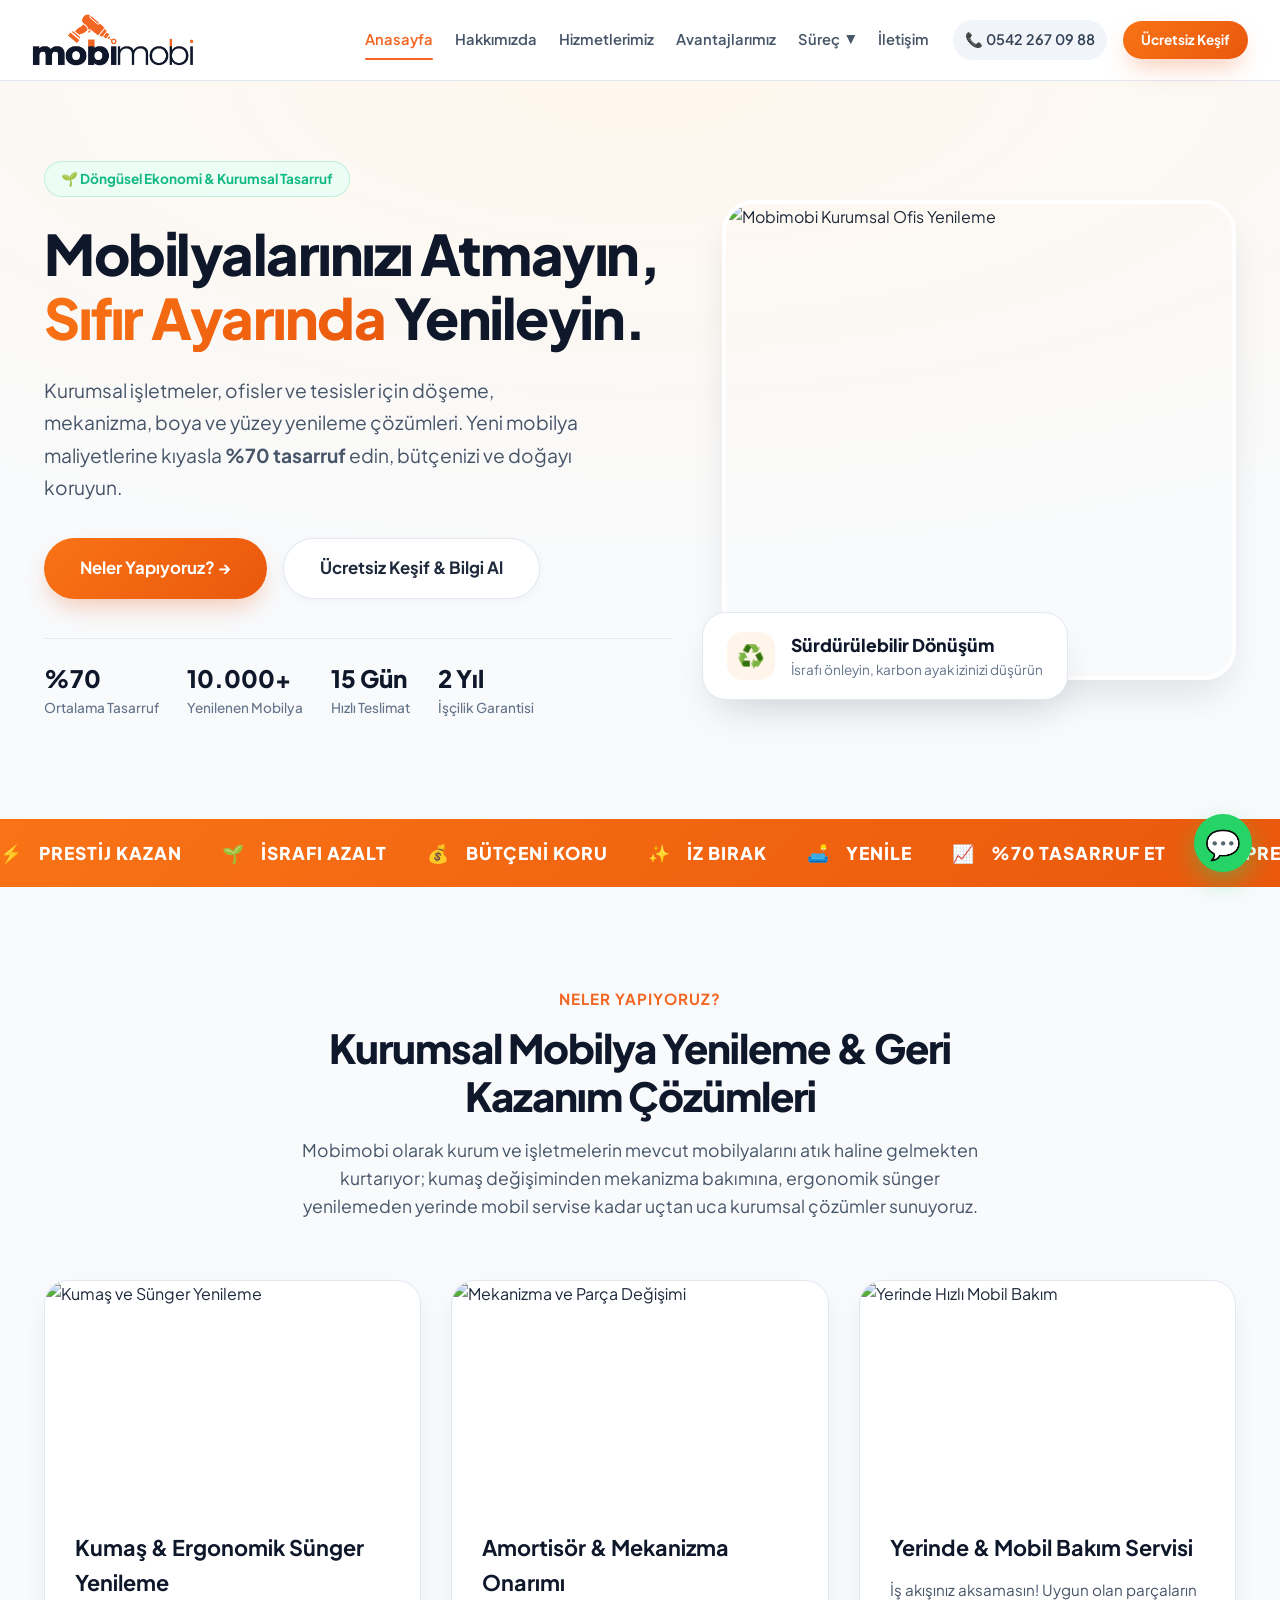
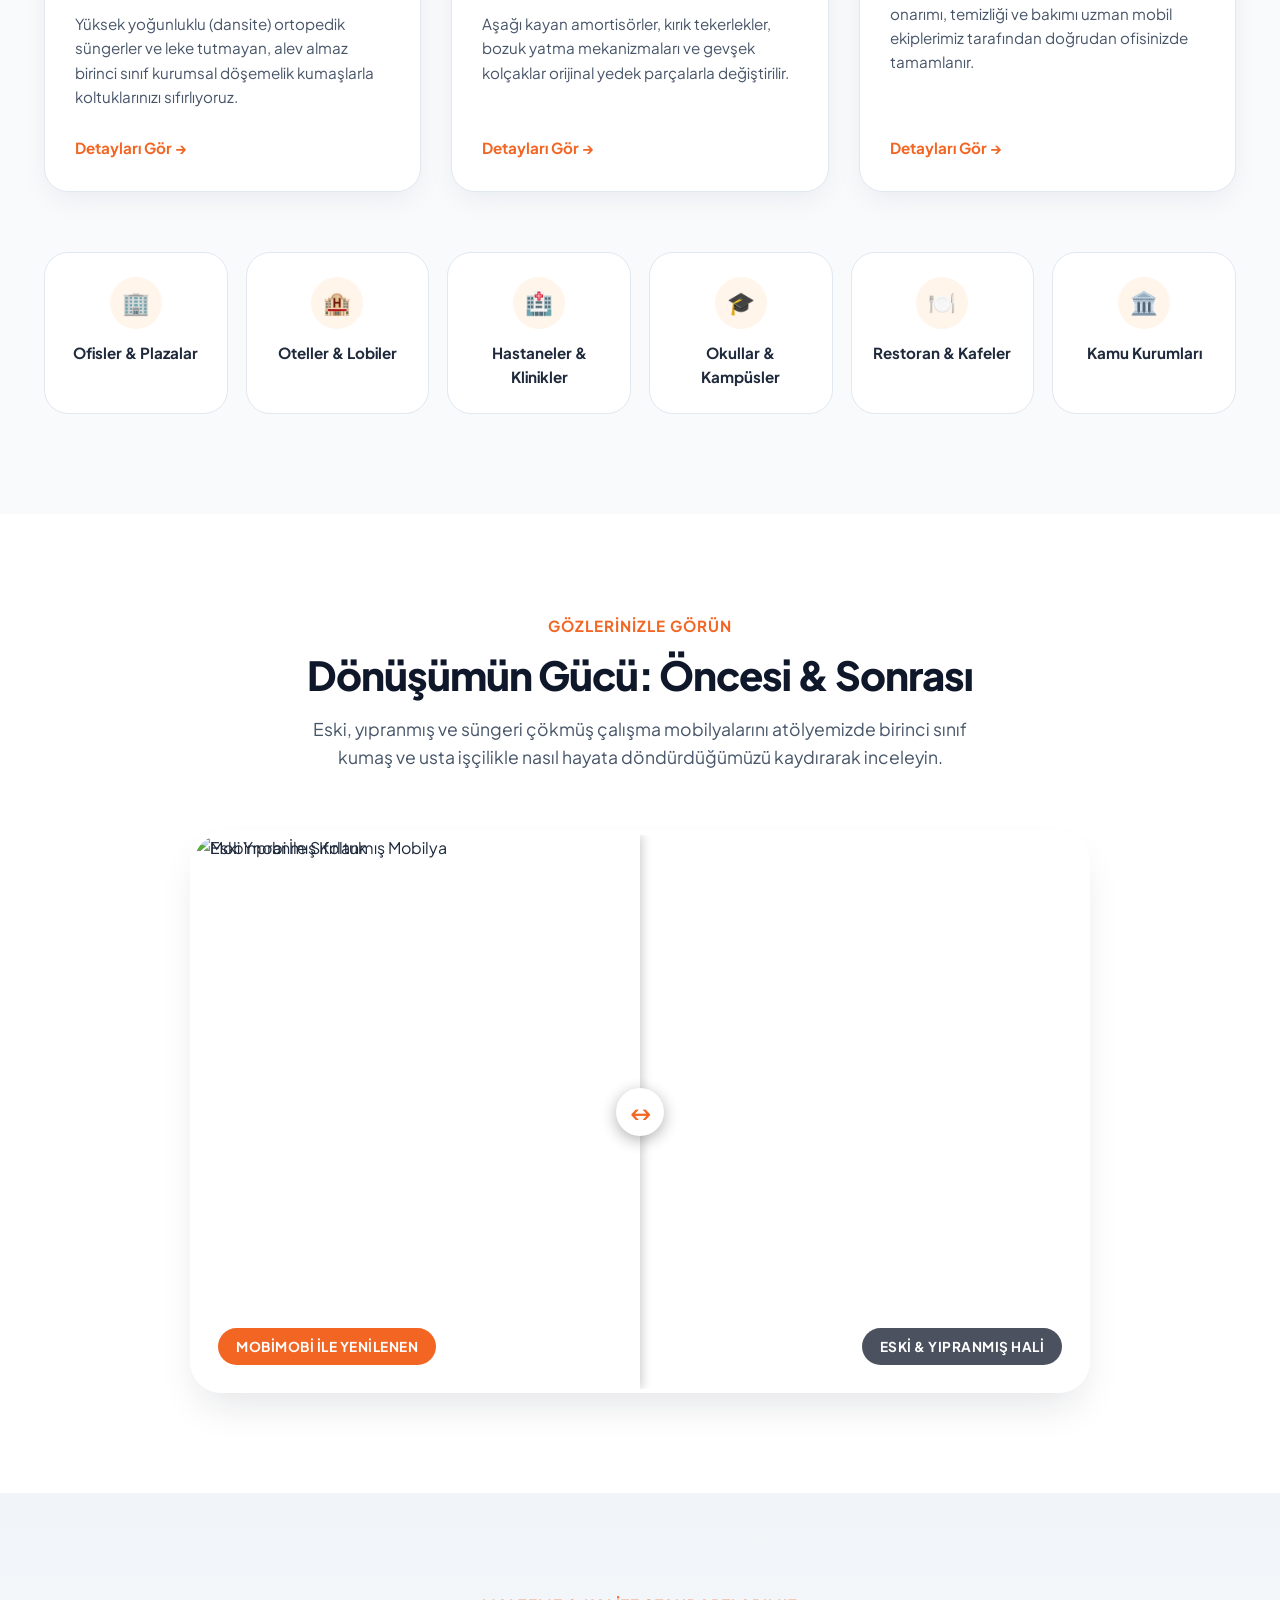
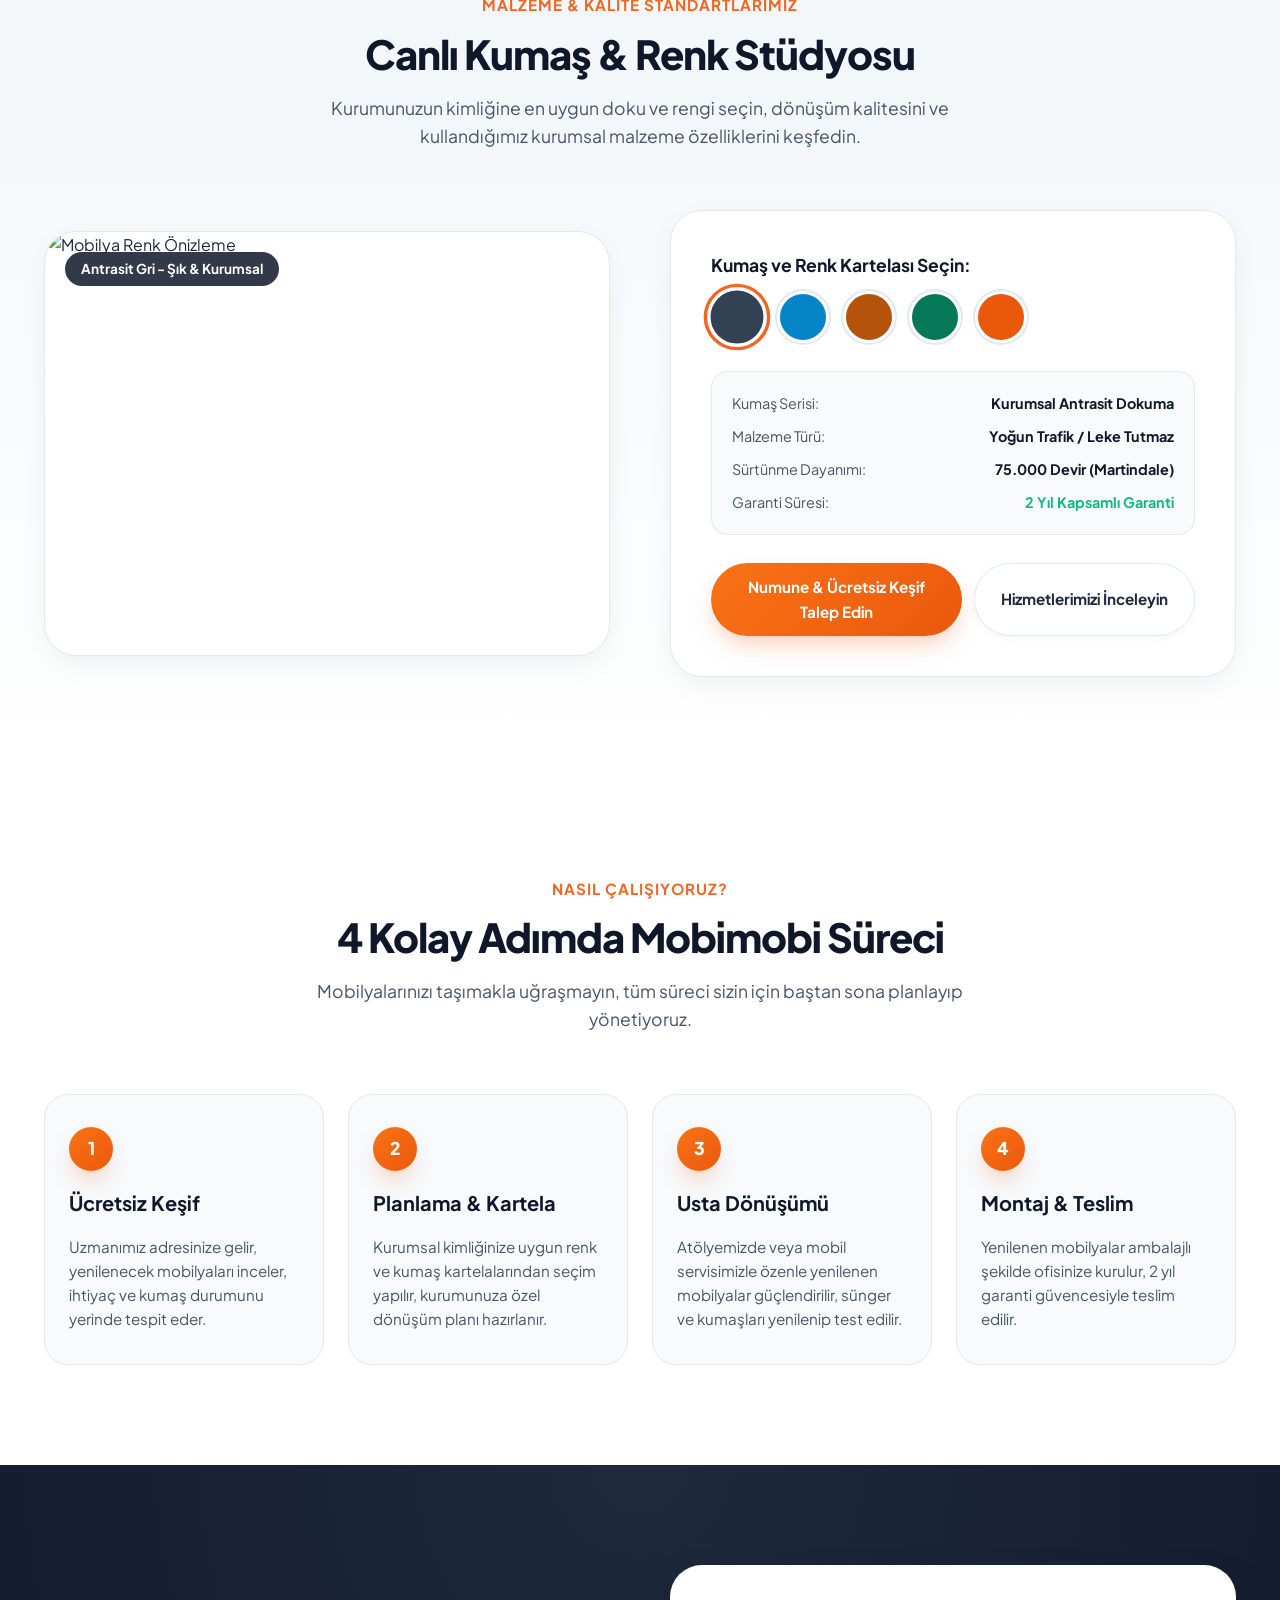
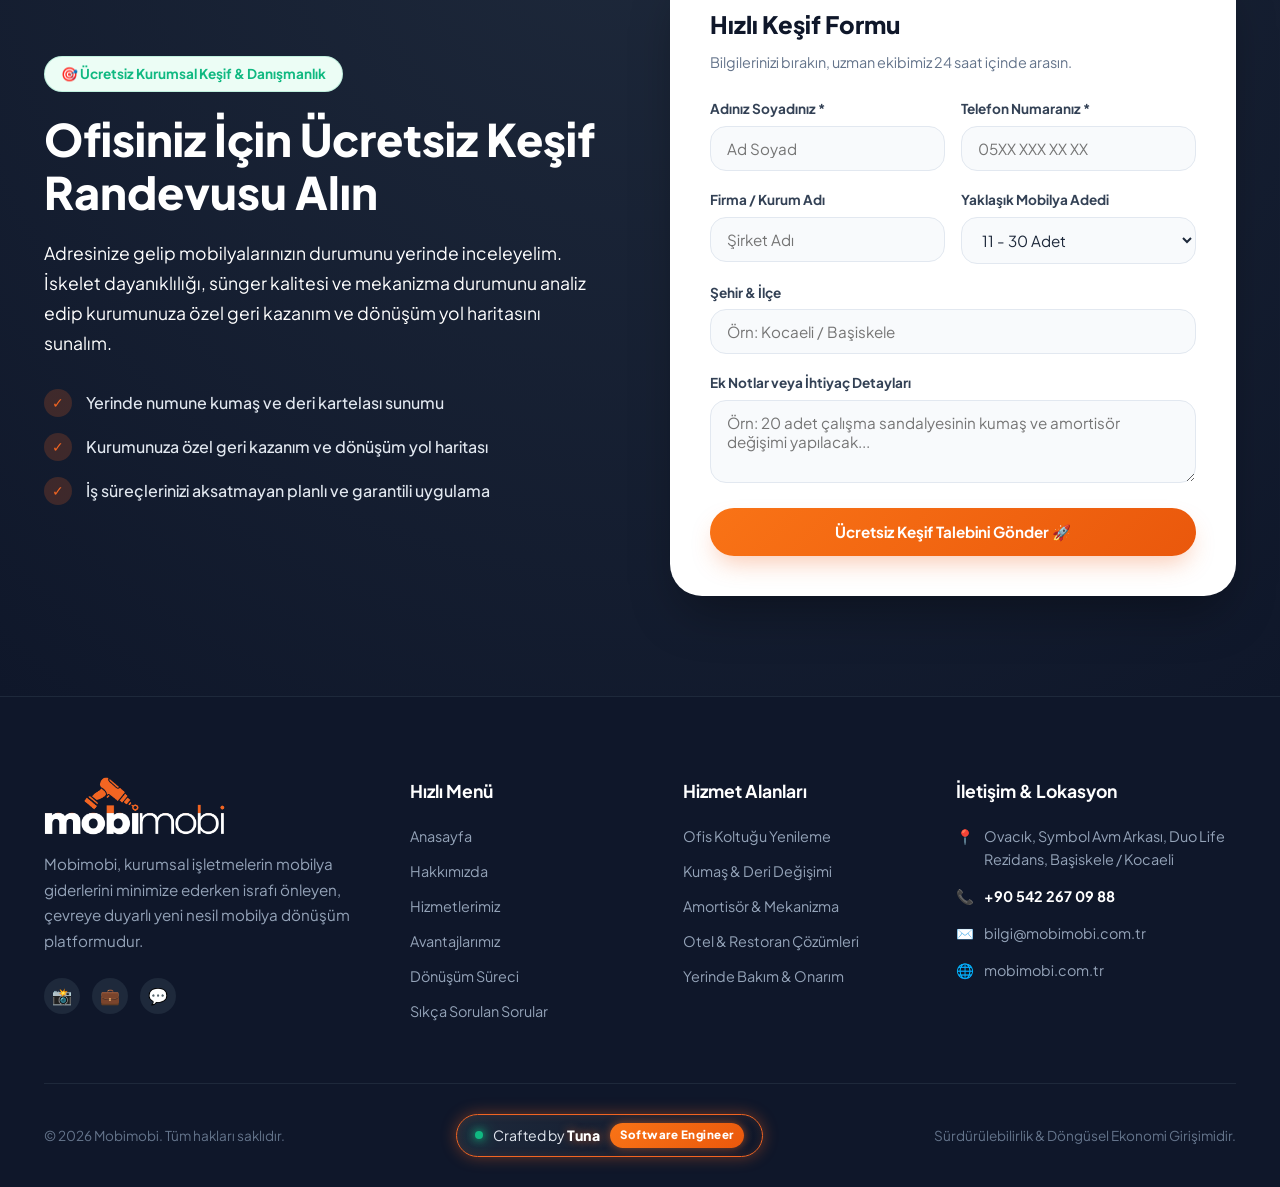
==== commit 6c46c191: "projeyi guncelledik" ====
--- a/index.html
+++ b/index.html
@@ -18,7 +18,7 @@
     <meta name="twitter:image" content="https://images.unsplash.com/photo-1497366216548-37526070297c?auto=format&fit=crop&w=1200&q=80">
 
     <link rel="icon" type="image/png" href="images/favicon.png">
-    <link rel="stylesheet" href="style.css?v=7">
+    <link rel="stylesheet" href="style.css?v=8">
 </head>
 <body>
 
@@ -52,7 +52,6 @@
                     <a href="tel:+905422670988" class="phone-quicklink">
                         📞 0542 267 09 88
                     </a>
-                    <button class="btn btn-secondary btn-sm open-photo-modal">📸 Fotoğrafla Fiyat</button>
                     <a href="#kesif-formu" class="btn btn-primary btn-sm">Ücretsiz Keşif</a>
                 </div>
             </nav>
@@ -81,8 +80,8 @@
                         Kurumsal işletmeler, ofisler ve tesisler için döşeme, mekanizma, boya ve yüzey yenileme çözümleri. Yeni mobilya maliyetlerine kıyasla <strong>%70 tasarruf</strong> edin, bütçenizi ve doğayı koruyun.
                     </p>
                     <div class="hero-cta-group">
-                        <a href="#kesif-formu" class="btn btn-primary btn-lg">Ücretsiz Keşif Başlat</a>
-                        <button class="btn btn-secondary btn-lg open-photo-modal">📸 Fotoğrafla Hızlı Fiyat Al</button>
+                        <a href="ne-yapiyoruz.html" class="btn btn-primary btn-lg">Neler Yapıyoruz? →</a>
+                        <a href="#kesif-formu" class="btn btn-secondary btn-lg">Ücretsiz Keşif & Bilgi Al</a>
                     </div>
 
                     <div class="hero-trust">
@@ -138,13 +137,87 @@
             </div>
         </div>
 
+        <!-- Services Grid (What We Do - Corporate Introduction) -->
+        <section id="neler-yapiyoruz" class="services-section">
+            <div class="container">
+                <div class="section-header">
+                    <span class="sub-title">Neler Yapıyoruz?</span>
+                    <h2>Kurumsal Mobilya Yenileme & Geri Kazanım Çözümleri</h2>
+                    <p>Mobimobi olarak kurum ve işletmelerin mevcut mobilyalarını atık haline gelmekten kurtarıyor; kumaş değişiminden mekanizma bakımına, ergonomik sünger yenilemeden yerinde mobil servise kadar uçtan uca kurumsal çözümler sunuyoruz.</p>
+                </div>
+
+                <div class="cards-grid">
+                    <div class="service-card">
+                        <div class="service-card-img">
+                            <img src="https://images.unsplash.com/photo-1581539250439-c96689b516dd?auto=format&fit=crop&w=800&q=80" alt="Kumaş ve Sünger Yenileme">
+                        </div>
+                        <div class="service-card-body">
+                            <h3>Kumaş & Ergonomik Sünger Yenileme</h3>
+                            <p>Yüksek yoğunluklu (dansite) ortopedik süngerler ve leke tutmayan, alev almaz birinci sınıf kurumsal döşemelik kumaşlarla koltuklarınızı sıfırlıyoruz.</p>
+                            <a href="ne-yapiyoruz.html" class="service-card-footer">Detayları Gör →</a>
+                        </div>
+                    </div>
+
+                    <div class="service-card">
+                        <div class="service-card-img">
+                            <img src="https://images.unsplash.com/photo-1524758631624-e2822e304c36?auto=format&fit=crop&w=800&q=80" alt="Mekanizma ve Parça Değişimi">
+                        </div>
+                        <div class="service-card-body">
+                            <h3>Amortisör & Mekanizma Onarımı</h3>
+                            <p>Aşağı kayan amortisörler, kırık tekerlekler, bozuk yatma mekanizmaları ve gevşek kolçaklar orijinal yedek parçalarla değiştirilir.</p>
+                            <a href="ne-yapiyoruz.html" class="service-card-footer">Detayları Gör →</a>
+                        </div>
+                    </div>
+
+                    <div class="service-card">
+                        <div class="service-card-img">
+                            <img src="https://images.unsplash.com/photo-1616486338812-3dadae4b4ace?auto=format&fit=crop&w=800&q=80" alt="Yerinde Hızlı Mobil Bakım">
+                        </div>
+                        <div class="service-card-body">
+                            <h3>Yerinde & Mobil Bakım Servisi</h3>
+                            <p>İş akışınız aksamasın! Uygun olan parçaların onarımı, temizliği ve bakımı uzman mobil ekiplerimiz tarafından doğrudan ofisinizde tamamlanır.</p>
+                            <a href="ne-yapiyoruz.html" class="service-card-footer">Detayları Gör →</a>
+                        </div>
+                    </div>
+                </div>
+
+                <!-- Sectors Bar -->
+                <div class="sectors-row">
+                    <div class="sector-item">
+                        <div class="sector-icon">🏢</div>
+                        <span>Ofisler & Plazalar</span>
+                    </div>
+                    <div class="sector-item">
+                        <div class="sector-icon">🏨</div>
+                        <span>Oteller & Lobiler</span>
+                    </div>
+                    <div class="sector-item">
+                        <div class="sector-icon">🏥</div>
+                        <span>Hastaneler & Klinikler</span>
+                    </div>
+                    <div class="sector-item">
+                        <div class="sector-icon">🎓</div>
+                        <span>Okullar & Kampüsler</span>
+                    </div>
+                    <div class="sector-item">
+                        <div class="sector-icon">🍽️</div>
+                        <span>Restoran & Kafeler</span>
+                    </div>
+                    <div class="sector-item">
+                        <div class="sector-icon">🏛️</div>
+                        <span>Kamu Kurumları</span>
+                    </div>
+                </div>
+            </div>
+        </section>
+
         <!-- Before / After Interactive Slider -->
         <section id="karsilastirma" class="before-after-section">
             <div class="container">
                 <div class="section-header">
                     <span class="sub-title">Gözlerinizle Görün</span>
                     <h2>Dönüşümün Gücü: Öncesi & Sonrası</h2>
-                    <p>Eski, yıpranmış ve süngeri çökmüş çalışma mobilyalarını atölyemizde birinci sınıf kumaş ve usta işçilikle nasıl hayata döndürdüğümüzü kaydırarak test edin.</p>
+                    <p>Eski, yıpranmış ve süngeri çökmüş çalışma mobilyalarını atölyemizde birinci sınıf kumaş ve usta işçilikle nasıl hayata döndürdüğümüzü kaydırarak inceleyin.</p>
                 </div>
 
                 <div class="ba-slider-container">
@@ -171,9 +244,9 @@
         <section class="studio-section">
             <div class="container">
                 <div class="section-header">
-                    <span class="sub-title">Kişiselleştirin</span>
+                    <span class="sub-title">Malzeme & Kalite Standartlarımız</span>
                     <h2>Canlı Kumaş & Renk Stüdyosu</h2>
-                    <p>Kurumunuzun tarzına en uygun doku ve rengi seçin, dönüşüm kalitesini ve malzeme özelliklerini anında keşfedin.</p>
+                    <p>Kurumunuzun kimliğine en uygun doku ve rengi seçin, dönüşüm kalitesini ve kullandığımız kurumsal malzeme özelliklerini keşfedin.</p>
                 </div>
 
                 <div class="studio-grid">
@@ -214,158 +287,9 @@
                         </div>
 
                         <div style="display: flex; gap: 12px; flex-wrap: wrap;">
-                            <a href="#kesif-formu" class="btn btn-primary" style="flex: 1;">Bu Rengi Seç ve Keşif İste</a>
-                            <button class="btn btn-secondary open-photo-modal">📸 Kendi Koltuğunu Gönder</button>
-                        </div>
-                    </div>
-                </div>
-            </div>
-        </section>
-
-        <!-- ROI / Interactive Savings Calculator -->
-        <section class="calculator-section">
-            <div class="container">
-                <div class="section-header">
-                    <span class="sub-title">Akıllı Bütçe Yönetimi</span>
-                    <h2>Şirketinizin Ne Kadar Tasarruf Edeceğini Hesaplayın</h2>
-                    <p>Yenilemek istediğiniz mobilya türünü ve adedini seçin, yeni satın alma maliyetine kıyasla bütçenizde kalacak net tutarı görün.</p>
-                </div>
-
-                <div class="calculator-card">
-                    <div class="calc-inputs">
-                        <div class="calc-group">
-                            <label>Mobilya Türü Seçin:</label>
-                            <div class="calc-furniture-types">
-                                <div class="type-pill active" data-type="koltuk">
-                                    💺 Ofis Koltuğu
-                                </div>
-                                <div class="type-pill" data-type="kanepe">
-                                    🛋️ Lobi / Kanepe
-                                </div>
-                                <div class="type-pill" data-type="masa">
-                                    🪵 Toplantı Masası
-                                </div>
-                            </div>
-                        </div>
-
-                        <div class="calc-group">
-                            <label>
-                                <span>Mobilya Adedi:</span>
-                                <span class="slider-val" id="qtyDisplay">25 Adet</span>
-                            </label>
-                            <input type="range" id="calcQty" class="range-slider" min="5" max="200" step="5" value="25">
-                            <div style="display: flex; justify-content: space-between; font-size: 0.8rem; color: var(--slate-400); margin-top: 6px;">
-                                <span>5 Adet</span>
-                                <span>100 Adet</span>
-                                <span>200+ Adet</span>
-                            </div>
-                        </div>
-
-                        <div style="background: var(--slate-50); padding: 18px; border-radius: var(--radius-md); border: 1px dashed var(--slate-200); font-size: 0.9rem; color: var(--slate-600);">
-                            💡 <strong>Biliyor muydunuz?</strong> Ortalama bir ofis koltuğunun iskeleti ve gövdesi en az 15 yıl sağlam kalır. Çöpe giden tek şey eski kumaş ve yıpranmış süngerdir!
-                        </div>
-                    </div>
-
-                    <div class="calc-results">
-                        <div class="calc-result-header">
-                            <h3>Tahmini Tasarruf Miktarınız</h3>
-                            <div class="calc-savings-highlight" id="totalSavingsVal">₺132.500</div>
-                            <div style="font-size: 0.9rem; color: var(--emerald-500); font-weight: 700; margin-top: 4px;">
-                                Bütçenizde kalan net oran: <span id="savingsPercentVal">%71</span>
-                            </div>
-                        </div>
-
-                        <div class="calc-breakdown">
-                            <div class="breakdown-row strike">
-                                <span>Sıfır Satın Alma Maliyeti:</span>
-                                <span id="newCostVal">₺187.500</span>
-                            </div>
-                            <div class="breakdown-row">
-                                <span>Mobimobi İle Yenileme Bedeli:</span>
-                                <strong id="renewCostVal">₺55.000</strong>
-                            </div>
-                        </div>
-
-                        <div class="eco-benefit">
-                            <span>🌱</span>
-                            <span id="co2SavingsVal">600 kg CO₂ Tasarrufu</span>
-                        </div>
-
-                        <a href="#kesif-formu" class="btn btn-primary" style="width: 100%;">Bu Tasarrufu Şirketinize Kazandırın →</a>
-                    </div>
-                </div>
-            </div>
-        </section>
-
-        <!-- Services Grid -->
-        <section class="services-section">
-            <div class="container">
-                <div class="section-header">
-                    <span class="sub-title">Uzmanlık Alanlarımız</span>
-                    <h2>Her İhtiyaca Uygun Kurumsal Dönüşüm</h2>
-                    <p>Kumaş değişiminden mekanizma onarımına, ahşap ciladan yerinde mobil bakım servisine kadar uçtan uca hizmet veriyoruz.</p>
-                </div>
-
-                <div class="cards-grid">
-                    <div class="service-card">
-                        <div class="service-card-img">
-                            <img src="https://images.unsplash.com/photo-1581539250439-c96689b516dd?auto=format&fit=crop&w=800&q=80" alt="Kumaş ve Sünger Yenileme">
-                        </div>
-                        <div class="service-card-body">
-                            <h3>Kumaş & Ergonomik Sünger Yenileme</h3>
-                            <p>Yüksek yoğunluklu (dansite) ortopedik süngerler ve leke tutmayan, alev almaz birinci sınıf kurumsal döşemelik kumaşlarla koltuklarınızı sıfırlıyoruz.</p>
-                            <a href="ne-yapiyoruz.html" class="service-card-footer">Detayları Gör →</a>
-                        </div>
-                    </div>
-
-                    <div class="service-card">
-                        <div class="service-card-img">
-                            <img src="https://images.unsplash.com/photo-1524758631624-e2822e304c36?auto=format&fit=crop&w=800&q=80" alt="Mekanizma ve Parça Değişimi">
-                        </div>
-                        <div class="service-card-body">
-                            <h3>Amortisör & Mekanizma Onarımı</h3>
-                            <p>Aşağı kayan amortisörler, kırık tekerlekler, bozuk yatma mekanizmaları ve gevşek kolçaklar orijinal yedek parçalarla değiştirilir.</p>
-                            <a href="ne-yapiyoruz.html" class="service-card-footer">Detayları Gör →</a>
-                        </div>
-                    </div>
-
-                    <div class="service-card">
-                        <div class="service-card-img">
-                            <img src="https://images.unsplash.com/photo-1616486338812-3dadae4b4ace?auto=format&fit=crop&w=800&q=80" alt="Yerinde Hızlı Mobil Bakım">
-                        </div>
-                        <div class="service-card-body">
-                            <h3>Yerinde & Mobil Bakım Servisi</h3>
-                            <p>İş akışınız aksamasın! Uygun olan parçaların onarımı, temizliği ve bakımı uzman mobil ekiplerimiz tarafından doğrudan ofisinizde tamamlanır.</p>
-                            <a href="ne-yapiyoruz.html" class="service-card-footer">Detayları Gör →</a>
-                        </div>
-                    </div>
-                </div>
-
-                <!-- Sectors Bar -->
-                <div class="sectors-row">
-                    <div class="sector-item">
-                        <div class="sector-icon">🏢</div>
-                        <span>Ofisler & Plazalar</span>
-                    </div>
-                    <div class="sector-item">
-                        <div class="sector-icon">🏨</div>
-                        <span>Oteller & Lobiler</span>
-                    </div>
-                    <div class="sector-item">
-                        <div class="sector-icon">🏥</div>
-                        <span>Hastaneler & Klinikler</span>
-                    </div>
-                    <div class="sector-item">
-                        <div class="sector-icon">🎓</div>
-                        <span>Okullar & Kampüsler</span>
-                    </div>
-                    <div class="sector-item">
-                        <div class="sector-icon">🍽️</div>
-                        <span>Restoran & Kafeler</span>
-                    </div>
-                    <div class="sector-item">
-                        <div class="sector-icon">🏛️</div>
-                        <span>Kamu Kurumları</span>
+                            <a href="#kesif-formu" class="btn btn-primary" style="flex: 1;">Numune & Ücretsiz Keşif Talep Edin</a>
+                            <a href="ne-yapiyoruz.html" class="btn btn-secondary">Hizmetlerimizi İnceleyin</a>
+                        </div>
                     </div>
                 </div>
             </div>
@@ -375,47 +299,45 @@
         <section class="process-section">
             <div class="container">
                 <div class="section-header">
-                    <span class="sub-title">Zahmetsiz Çözüm</span>
+                    <span class="sub-title">Nasıl Çalışıyoruz?</span>
                     <h2>4 Kolay Adımda Mobimobi Süreci</h2>
-                    <p>Mobilyalarınızı taşımakla uğraşmayın, tüm operasyonu baştan sona planlayıp yönetiyoruz.</p>
+                    <p>Mobilyalarınızı taşımakla uğraşmayın, tüm süreci sizin için baştan sona planlayıp yönetiyoruz.</p>
                 </div>
 
                 <div class="process-timeline">
                     <div class="process-step">
                         <div class="step-num">1</div>
                         <h4>Ücretsiz Keşif</h4>
-                        <p>Uzmanımız adresinize gelir, yenilenecek mobilyaları inceler, arıza ve kumaş durumunu tespit eder.</p>
+                        <p>Uzmanımız adresinize gelir, yenilenecek mobilyaları inceler, ihtiyaç ve kumaş durumunu yerinde tespit eder.</p>
                     </div>
                     <div class="process-step">
                         <div class="step-num">2</div>
                         <h4>Planlama & Kartela</h4>
-                        <p>Kurumsal kimliğinize uygun renk ve kumaş kartelalarından seçim yapılır, şeffaf teklif sunulur.</p>
+                        <p>Kurumsal kimliğinize uygun renk ve kumaş kartelalarından seçim yapılır, kurumunuza özel dönüşüm planı hazırlanır.</p>
                     </div>
                     <div class="process-step">
                         <div class="step-num">3</div>
                         <h4>Usta Dönüşümü</h4>
-                        <p>Atölyemizde özenle sökülen mobilyalar güçlendirilir, sünger ve kumaşları yenilenip test edilir.</p>
+                        <p>Atölyemizde veya mobil servisimizle özenle yenilenen mobilyalar güçlendirilir, sünger ve kumaşları yenilenip test edilir.</p>
                     </div>
                     <div class="process-step">
                         <div class="step-num">4</div>
                         <h4>Montaj & Teslim</h4>
-                        <p>Yenilenen mobilyalar ambalajlı şekilde ofisinize kurulur, 2 yıl garanti belgeniz teslim edilir.</p>
-                    </div>
-                </div>
-            </div>
-        </section>
-
-
-
-        <!-- Discovery & Quote Form Section -->
+                        <p>Yenilenen mobilyalar ambalajlı şekilde ofisinize kurulur, 2 yıl garanti güvencesiyle teslim edilir.</p>
+                    </div>
+                </div>
+            </div>
+        </section>
+
+        <!-- Discovery & Information Form Section -->
         <section id="kesif-formu" class="discovery-section">
             <div class="container discovery-grid">
                 <div class="discovery-content">
                     <div class="badge-pill green" style="margin-bottom: 20px;">
-                        🎯 0 TL Ücret & Bağlayıcılığı Yok
+                        🎯 Ücretsiz Kurumsal Keşif & Danışmanlık
                     </div>
                     <h2>Ofisiniz İçin Ücretsiz Keşif Randevusu Alın</h2>
-                    <p>Adresinize gelip mobilyalarınızın durumunu yerinde inceleyelim. İskelet dayanıklılığı, sünger kalitesi ve mekanizma durumunu analiz edip size özel tasarruf raporunu sunalım.</p>
+                    <p>Adresinize gelip mobilyalarınızın durumunu yerinde inceleyelim. İskelet dayanıklılığı, sünger kalitesi ve mekanizma durumunu analiz edip kurumunuza özel geri kazanım ve dönüşüm yol haritasını sunalım.</p>
                     
                     <div class="perks-list">
                         <div class="perk-item">
@@ -424,11 +346,11 @@
                         </div>
                         <div class="perk-item">
                             <span class="perk-icon">✓</span>
-                            <span>24 saat içinde net ve şeffaf fiyat teklifi</span>
+                            <span>Kurumunuza özel geri kazanım ve dönüşüm yol haritası</span>
                         </div>
                         <div class="perk-item">
                             <span class="perk-icon">✓</span>
-                            <span>Ücretsiz demo koltuk yenileme imkanı (Toplu alımlarda)</span>
+                            <span>İş süreçlerinizi aksatmayan planlı ve garantili uygulama</span>
                         </div>
                     </div>
                 </div>
@@ -547,7 +469,7 @@
 
             <div class="footer-bottom">
                 <span>© 2026 Mobimobi. Tüm hakları saklıdır.</span>
-                <a href="https://github.com" target="_blank" rel="noopener noreferrer" class="dev-signature" title="Designed & Developed by Tuna">
+                <a href="https://github.com/Tunabenn" target="_blank" rel="noopener noreferrer" class="dev-signature" title="Designed & Developed by Tuna">
                     <span class="dev-dot"></span>
                     <span>Crafted by <strong>Tuna</strong></span>
                     <span class="dev-role">Software Engineer</span>
@@ -557,65 +479,11 @@
         </div>
     </footer>
 
-    <!-- Floating Trigger for Photo Quote Modal -->
-    <div class="quick-quote-launcher open-photo-modal">
-        <span>📸</span>
-        <span>Fotoğrafla Hızlı Fiyat</span>
-    </div>
-
     <!-- WhatsApp Floating Quick Button -->
     <a href="https://wa.me/905422670988?text=Merhaba,%20mobilya%20yenileme%20ve%20keşif%20hakkında%20bilgi%20almak%20istiyorum." target="_blank" class="whatsapp-floating" aria-label="WhatsApp İletişim">
         💬
     </a>
 
-    <!-- Photo Upload Quote Modal (Drag & Drop + WhatsApp Flow) -->
-    <div id="photoQuoteModal" class="modal-overlay">
-        <div class="modal-card">
-            <button id="closePhotoModal" class="modal-close" aria-label="Kapat">&times;</button>
-            <h3 style="font-size: 1.4rem; font-weight: 800; color: var(--slate-900); margin-bottom: 6px;">📸 Fotoğrafla 15 Dk'da Fiyat Alın</h3>
-            <p style="font-size: 0.9rem; color: var(--slate-500); margin-bottom: 20px;">Eski koltuğunuzun veya mobilyanızın fotoğrafını yükleyin, uzmanımız WhatsApp'tan anında dönüşüm teklifinizi iletsin.</p>
-
-            <form id="photoQuoteForm">
-                <div id="photoDropZone" class="drop-zone">
-                    <div class="drop-zone-icon">📷</div>
-                    <p><strong>Fotoğrafı buraya sürükleyip bırakın</strong></p>
-                    <small>veya bilgisayarınızdan / galerinizden seçin</small>
-                    <input type="file" id="photoFileInput" accept="image/*">
-                </div>
-
-                <div id="modalImagePreview" class="image-preview-container">
-                    <img id="previewImgTag" src="" alt="Yüklenen Görsel">
-                    <div id="removePhotoBtn" class="remove-img-btn">&times;</div>
-                </div>
-
-                <div class="form-row">
-                    <div class="form-group">
-                        <label for="modalPhone">Telefon Numaranız *</label>
-                        <input type="tel" id="modalPhone" class="form-control" placeholder="05XX XXX XX XX" required>
-                    </div>
-                    <div class="form-group">
-                        <label for="modalQty">Adet Sayısı</label>
-                        <select id="modalQty" class="form-control">
-                            <option value="1-5">1 - 5 Adet</option>
-                            <option value="6-20" selected>6 - 20 Adet</option>
-                            <option value="21-50">21 - 50 Adet</option>
-                            <option value="50+">50+ Adet</option>
-                        </select>
-                    </div>
-                </div>
-
-                <div class="form-group">
-                    <label for="modalNote">Kısa Not (Opsiyonel)</label>
-                    <input type="text" id="modalNote" class="form-control" placeholder="Örn: 10 adet koltukta kumaş ve tekerlek değişecek">
-                </div>
-
-                <button type="submit" class="btn btn-primary" style="width: 100%; background: #25d366; box-shadow: none; padding: 14px;">
-                    💬 WhatsApp ile Fiyat İste
-                </button>
-            </form>
-        </div>
-    </div>
-
     <!-- JavaScript Core & Advanced Interactions -->
     <script src="script.js"></script>
 </body>
--- a/style.css
+++ b/style.css
@@ -1544,104 +1544,521 @@
 
 @media (max-width: 768px) {
     :root {
-        --header-height: 70px;
+        --header-height: 64px;
+    }
+
+    body {
+        overflow-x: hidden;
+    }
+
+    .container {
+        padding: 0 16px;
+    }
+
+    /* 1. Header & Mobile Menu */
+    .header-container {
+        padding: 0 16px !important;
+        gap: 12px !important;
+        height: var(--header-height) !important;
+    }
+
+    .brand-logo {
+        margin-right: 0 !important;
+    }
+
+    .site-logo-img {
+        height: 38px !important;
+        max-width: 135px !important;
     }
 
     .mobile-toggle {
-        display: flex;
+        display: flex !important;
     }
 
     .nav-menu {
-        position: fixed;
-        top: var(--header-height);
-        left: 0;
-        width: 100%;
-        height: calc(100vh - var(--header-height));
-        background: var(--white);
-        flex-direction: column;
-        align-items: flex-start;
-        padding: 30px 24px;
-        gap: 24px;
-        transform: translateX(-100%);
-        transition: transform 0.3s cubic-bezier(0.16, 1, 0.3, 1);
-        overflow-y: auto;
+        position: fixed !important;
+        top: var(--header-height) !important;
+        left: 0 !important;
+        width: 100% !important;
+        height: calc(100vh - var(--header-height)) !important;
+        background: var(--white) !important;
+        flex-direction: column !important;
+        align-items: stretch !important;
+        padding: 20px 16px 40px !important;
+        gap: 16px !important;
+        transform: translateX(-100%) !important;
+        transition: transform 0.3s cubic-bezier(0.16, 1, 0.3, 1) !important;
+        overflow-y: auto !important;
+        z-index: 9999 !important;
+        box-shadow: 0 20px 40px rgba(0,0,0,0.15) !important;
     }
 
     .nav-menu.open {
-        transform: translateX(0);
+        transform: translateX(0) !important;
     }
 
     .nav-links {
-        flex-direction: column;
-        align-items: flex-start;
-        width: 100%;
-        gap: 16px;
+        flex-direction: column !important;
+        align-items: stretch !important;
+        width: 100% !important;
+        gap: 8px !important;
     }
 
     .nav-link {
-        font-size: 1.15rem;
-        width: 100%;
-        padding: 10px 0;
+        font-size: 1.05rem !important;
+        width: 100% !important;
+        padding: 12px 14px !important;
+        border-radius: var(--radius-sm) !important;
+        background: var(--slate-50) !important;
+        color: var(--slate-800) !important;
+        display: flex !important;
+        justify-content: space-between !important;
+    }
+
+    .nav-link.active {
+        background: var(--primary-light) !important;
+        color: var(--primary) !important;
+    }
+
+    .nav-link.active::after {
+        display: none !important;
     }
 
     .dropdown-menu {
-        position: static;
-        opacity: 1;
-        visibility: visible;
-        transform: none;
-        box-shadow: none;
-        border: none;
-        background: var(--slate-50);
-        margin-top: 8px;
-        width: 100%;
-    }
-
-    .hero-grid, .calculator-card, .discovery-grid, .zigzag-block, .contact-grid {
-        grid-template-columns: 1fr;
-        gap: 40px;
+        position: static !important;
+        opacity: 1 !important;
+        visibility: visible !important;
+        transform: none !important;
+        box-shadow: none !important;
+        border: 1px solid var(--slate-200) !important;
+        background: var(--white) !important;
+        margin-top: 6px !important;
+        width: 100% !important;
+        padding: 8px !important;
+    }
+
+    .header-actions {
+        flex-direction: column !important;
+        width: 100% !important;
+        gap: 10px !important;
+        margin-top: 8px !important;
+        padding-top: 16px !important;
+        border-top: 1px solid var(--slate-200) !important;
+    }
+
+    .header-actions .btn,
+    .header-actions .phone-quicklink {
+        width: 100% !important;
+        justify-content: center !important;
+        padding: 12px 16px !important;
+        font-size: 0.95rem !important;
+    }
+
+    /* 2. Hero Section */
+    .hero-section {
+        padding: 30px 0 45px !important;
+    }
+
+    .hero-grid {
+        grid-template-columns: 1fr !important;
+        gap: 28px !important;
+    }
+
+    .hero-content {
+        gap: 16px !important;
+        align-items: stretch !important;
+        text-align: left !important;
+    }
+
+    .hero-title {
+        font-size: clamp(1.85rem, 7.5vw, 2.35rem) !important;
+        line-height: 1.2 !important;
+        letter-spacing: -0.5px !important;
+    }
+
+    .hero-description {
+        font-size: 1rem !important;
+        line-height: 1.6 !important;
+    }
+
+    .hero-cta-group {
+        flex-direction: column !important;
+        width: 100% !important;
+        gap: 10px !important;
+        margin-top: 6px !important;
+    }
+
+    .hero-cta-group .btn {
+        width: 100% !important;
+        padding: 14px 20px !important;
+        font-size: 1rem !important;
+    }
+
+    .hero-trust {
+        display: grid !important;
+        grid-template-columns: repeat(2, 1fr) !important;
+        gap: 12px !important;
+        padding-top: 18px !important;
+        margin-top: 8px !important;
+    }
+
+    .trust-item {
+        background: var(--white) !important;
+        padding: 12px 10px !important;
+        border-radius: var(--radius-md) !important;
+        border: 1px solid var(--slate-200) !important;
+        box-shadow: var(--shadow-subtle) !important;
+        text-align: center !important;
+    }
+
+    .trust-number {
+        font-size: 1.35rem !important;
+    }
+
+    .trust-label {
+        font-size: 0.78rem !important;
+    }
+
+    .hero-visual {
+        width: 100% !important;
+    }
+
+    .hero-card-main {
+        height: 250px !important;
+        border-radius: var(--radius-lg) !important;
+        border-width: 2px !important;
+    }
+
+    .hero-floating-badge {
+        position: static !important;
+        margin-top: 12px !important;
+        padding: 14px 16px !important;
+        border-radius: var(--radius-md) !important;
+        animation: none !important;
+    }
+
+    /* 3. Marquee */
+    .marquee-bar {
+        padding: 12px 0 !important;
+    }
+    .marquee-item {
+        font-size: 0.92rem !important;
+        gap: 10px !important;
+    }
+
+    /* 4. Section Headers */
+    .section-header {
+        margin-bottom: 28px !important;
+    }
+
+    .section-header h2 {
+        font-size: clamp(1.6rem, 6vw, 1.95rem) !important;
+        line-height: 1.25 !important;
+        margin-bottom: 10px !important;
+    }
+
+    .section-header p {
+        font-size: 0.95rem !important;
+        line-height: 1.55 !important;
+    }
+
+    /* 5. Before / After Slider */
+    .before-after-section {
+        padding: 45px 0 !important;
+    }
+
+    .ba-slider-container {
+        aspect-ratio: 4 / 3 !important;
+        border-radius: var(--radius-lg) !important;
+        border-width: 2px !important;
+    }
+
+    .ba-label {
+        padding: 5px 10px !important;
+        font-size: 0.7rem !important;
+        bottom: 10px !important;
+    }
+
+    .label-before {
+        right: 10px !important;
+    }
+
+    .label-after {
+        left: 10px !important;
+    }
+
+    .ba-handle {
+        width: 38px !important;
+        height: 38px !important;
+        font-size: 1rem !important;
+    }
+
+    /* 6. Studio / Mini Configurator */
+    .studio-section {
+        padding: 45px 0 !important;
+    }
+
+    .studio-grid {
+        grid-template-columns: 1fr !important;
+        gap: 22px !important;
+    }
+
+    .studio-preview-box {
+        aspect-ratio: 4 / 3 !important;
+        border-radius: var(--radius-lg) !important;
+    }
+
+    .studio-badge {
+        top: 12px !important;
+        left: 12px !important;
+        padding: 5px 12px !important;
+        font-size: 0.75rem !important;
+    }
+
+    .studio-swatches-card {
+        padding: 20px 16px !important;
+        border-radius: var(--radius-lg) !important;
+        gap: 18px !important;
+    }
+
+    .swatches-row {
+        gap: 10px !important;
+    }
+
+    .swatch-btn {
+        width: 44px !important;
+        height: 44px !important;
+    }
+
+    .spec-details-box {
+        padding: 14px 12px !important;
+        gap: 8px !important;
+    }
+
+    .spec-item {
+        font-size: 0.85rem !important;
+    }
+
+    /* 7. Savings Calculator */
+    .calculator-section {
+        padding: 45px 0 !important;
+    }
+
+    .calculator-card {
+        padding: 20px 14px !important;
+        border-radius: var(--radius-lg) !important;
+        grid-template-columns: 1fr !important;
+        gap: 24px !important;
+    }
+
+    .calc-inputs {
+        gap: 20px !important;
+    }
+
+    .calc-furniture-types {
+        grid-template-columns: 1fr !important;
+        gap: 8px !important;
+    }
+
+    .type-pill {
+        padding: 12px 14px !important;
+        font-size: 0.9rem !important;
+    }
+
+    .calc-results {
+        padding: 20px 16px !important;
+        border-radius: var(--radius-lg) !important;
+        gap: 18px !important;
+    }
+
+    .calc-savings-highlight {
+        font-size: 2.1rem !important;
+    }
+
+    .breakdown-row {
+        font-size: 0.85rem !important;
+    }
+
+    /* 8. Services & Sectors */
+    .services-section {
+        padding: 45px 0 !important;
+    }
+
+    .cards-grid {
+        grid-template-columns: 1fr !important;
+        gap: 18px !important;
+    }
+
+    .service-card {
+        border-radius: var(--radius-md) !important;
+    }
+
+    .service-card-img {
+        height: 180px !important;
+    }
+
+    .service-card-body {
+        padding: 20px 16px !important;
+    }
+
+    .service-card-body h3 {
+        font-size: 1.2rem !important;
+    }
+
+    .sectors-row {
+        grid-template-columns: repeat(2, 1fr) !important;
+        gap: 10px !important;
+        margin-top: 32px !important;
+    }
+
+    .sector-item {
+        padding: 16px 10px !important;
+        border-radius: var(--radius-md) !important;
+        gap: 8px !important;
+    }
+
+    .sector-icon {
+        width: 44px !important;
+        height: 44px !important;
+        font-size: 1.2rem !important;
+    }
+
+    .sector-item span {
+        font-size: 0.82rem !important;
+    }
+
+    /* 9. Process Steps */
+    .process-section {
+        padding: 45px 0 !important;
+    }
+
+    .process-timeline {
+        grid-template-columns: 1fr !important;
+        gap: 14px !important;
+        margin-top: 24px !important;
+    }
+
+    .process-step {
+        padding: 20px 16px !important;
+        border-radius: var(--radius-md) !important;
+        gap: 12px !important;
+    }
+
+    /* 10. Discovery Form */
+    .discovery-section {
+        padding: 45px 0 !important;
+    }
+
+    .discovery-grid {
+        grid-template-columns: 1fr !important;
+        gap: 28px !important;
+    }
+
+    .discovery-content h2 {
+        font-size: 1.85rem !important;
+        line-height: 1.25 !important;
+    }
+
+    .perks-list {
+        gap: 12px !important;
+    }
+
+    .form-box {
+        padding: 22px 16px !important;
+        border-radius: var(--radius-lg) !important;
+    }
+
+    .form-box h3 {
+        font-size: 1.3rem !important;
+    }
+
+    .form-row {
+        grid-template-columns: 1fr !important;
+        gap: 0 !important;
+    }
+
+    .form-control {
+        font-size: 16px !important; /* Critical to prevent iOS Safari auto-zoom */
+        padding: 12px 14px !important;
+    }
+
+    /* 11. Footer */
+    footer.site-footer {
+        padding: 45px 0 24px !important;
+    }
+
+    .footer-top {
+        grid-template-columns: 1fr !important;
+        gap: 30px !important;
+        margin-bottom: 30px !important;
+    }
+
+    .footer-bottom {
+        flex-direction: column !important;
+        gap: 14px !important;
+        text-align: center !important;
+        padding-top: 20px !important;
+    }
+
+    .dev-signature {
+        width: 100% !important;
+        max-width: 280px !important;
+        justify-content: center !important;
+    }
+
+    .quick-quote-launcher {
+        display: none !important;
+    }
+
+    .whatsapp-floating {
+        bottom: 18px !important;
+        right: 18px !important;
+        width: 52px !important;
+        height: 52px !important;
+        font-size: 1.5rem !important;
+    }
+
+    /* 12. Subpages (Hakkımızda, Süreç, Avantajlarımız, SSS, İletişim) */
+    .page-hero {
+        padding: 40px 0 28px !important;
+    }
+
+    .page-hero h1 {
+        font-size: 1.95rem !important;
+    }
+
+    .page-hero p {
+        font-size: 0.98rem !important;
+    }
+
+    .zigzag-block {
+        grid-template-columns: 1fr !important;
+        gap: 22px !important;
+        margin-bottom: 40px !important;
     }
 
     .zigzag-block.reverse {
-        direction: ltr;
-    }
-
-    .hero-title {
-        font-size: 2.3rem;
-    }
-
-    .hero-card-main {
-        height: 340px;
-    }
-
-    .hero-floating-badge {
-        position: static;
-        margin-top: 16px;
-    }
-
-    .cards-grid, .testimonials-grid {
-        grid-template-columns: 1fr;
-    }
-
-    .sectors-row {
-        grid-template-columns: repeat(2, 1fr);
-    }
-
-    .process-timeline {
-        grid-template-columns: 1fr;
-    }
-
-    .footer-top {
-        grid-template-columns: 1fr;
-    }
-
-    .footer-bottom {
-        flex-direction: column;
-        gap: 16px;
-        text-align: center;
-    }
-
-    .form-row {
-        grid-template-columns: 1fr;
+        direction: ltr !important;
+    }
+
+    .zigzag-img {
+        aspect-ratio: 16 / 10 !important;
+        border-radius: var(--radius-lg) !important;
+    }
+
+    .zigzag-text h2 {
+        font-size: 1.5rem !important;
+        line-height: 1.3 !important;
+    }
+
+    .contact-grid {
+        grid-template-columns: 1fr !important;
+        gap: 28px !important;
+        margin: 28px 0 45px !important;
+    }
+
+    .map-embed-wrapper {
+        min-height: 260px !important;
     }
 }
 
@@ -1954,14 +2371,6 @@
     box-shadow: var(--shadow-primary);
 }
 
-@media (max-width: 768px) {
-    .studio-grid {
-        grid-template-columns: 1fr;
-    }
-    .quick-quote-launcher {
-        display: none; /* On mobile, the WhatsApp icon is sufficient */
-    }
-}
 
 
 /* ==========================================================================
